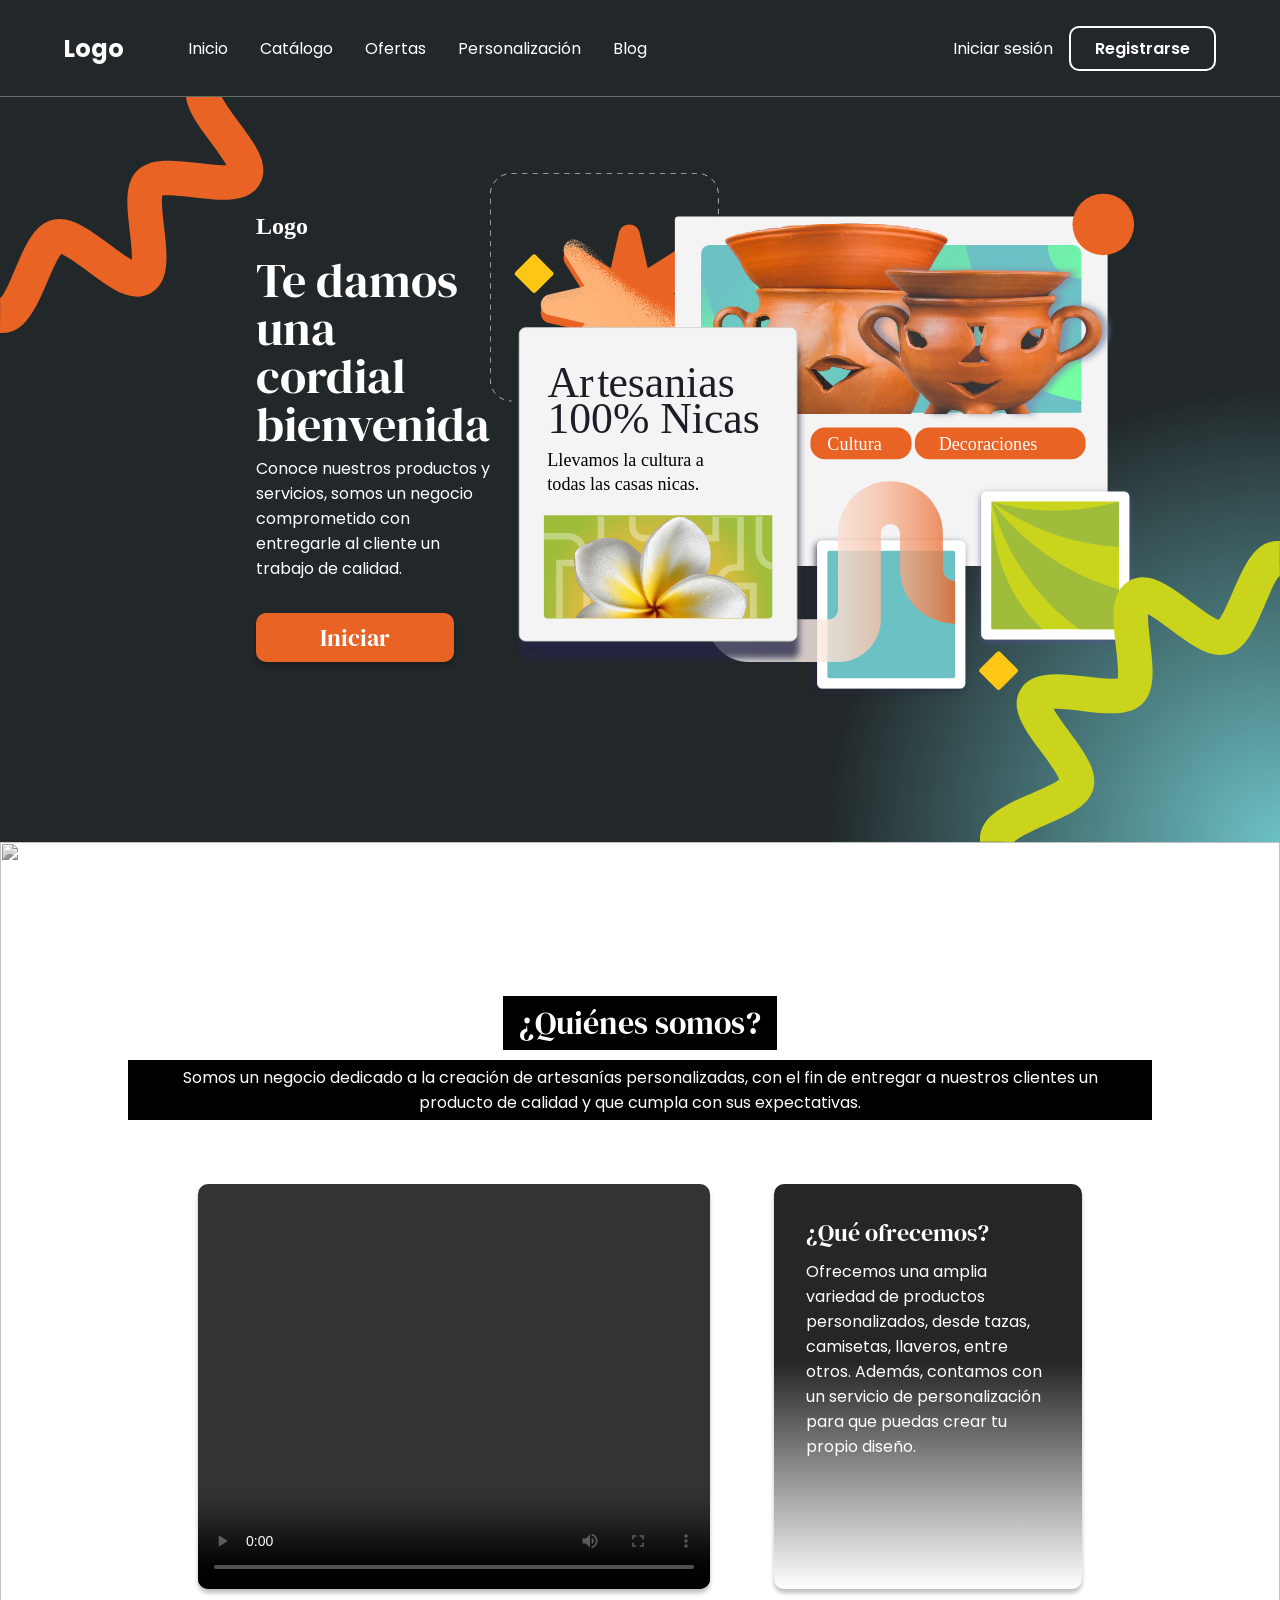
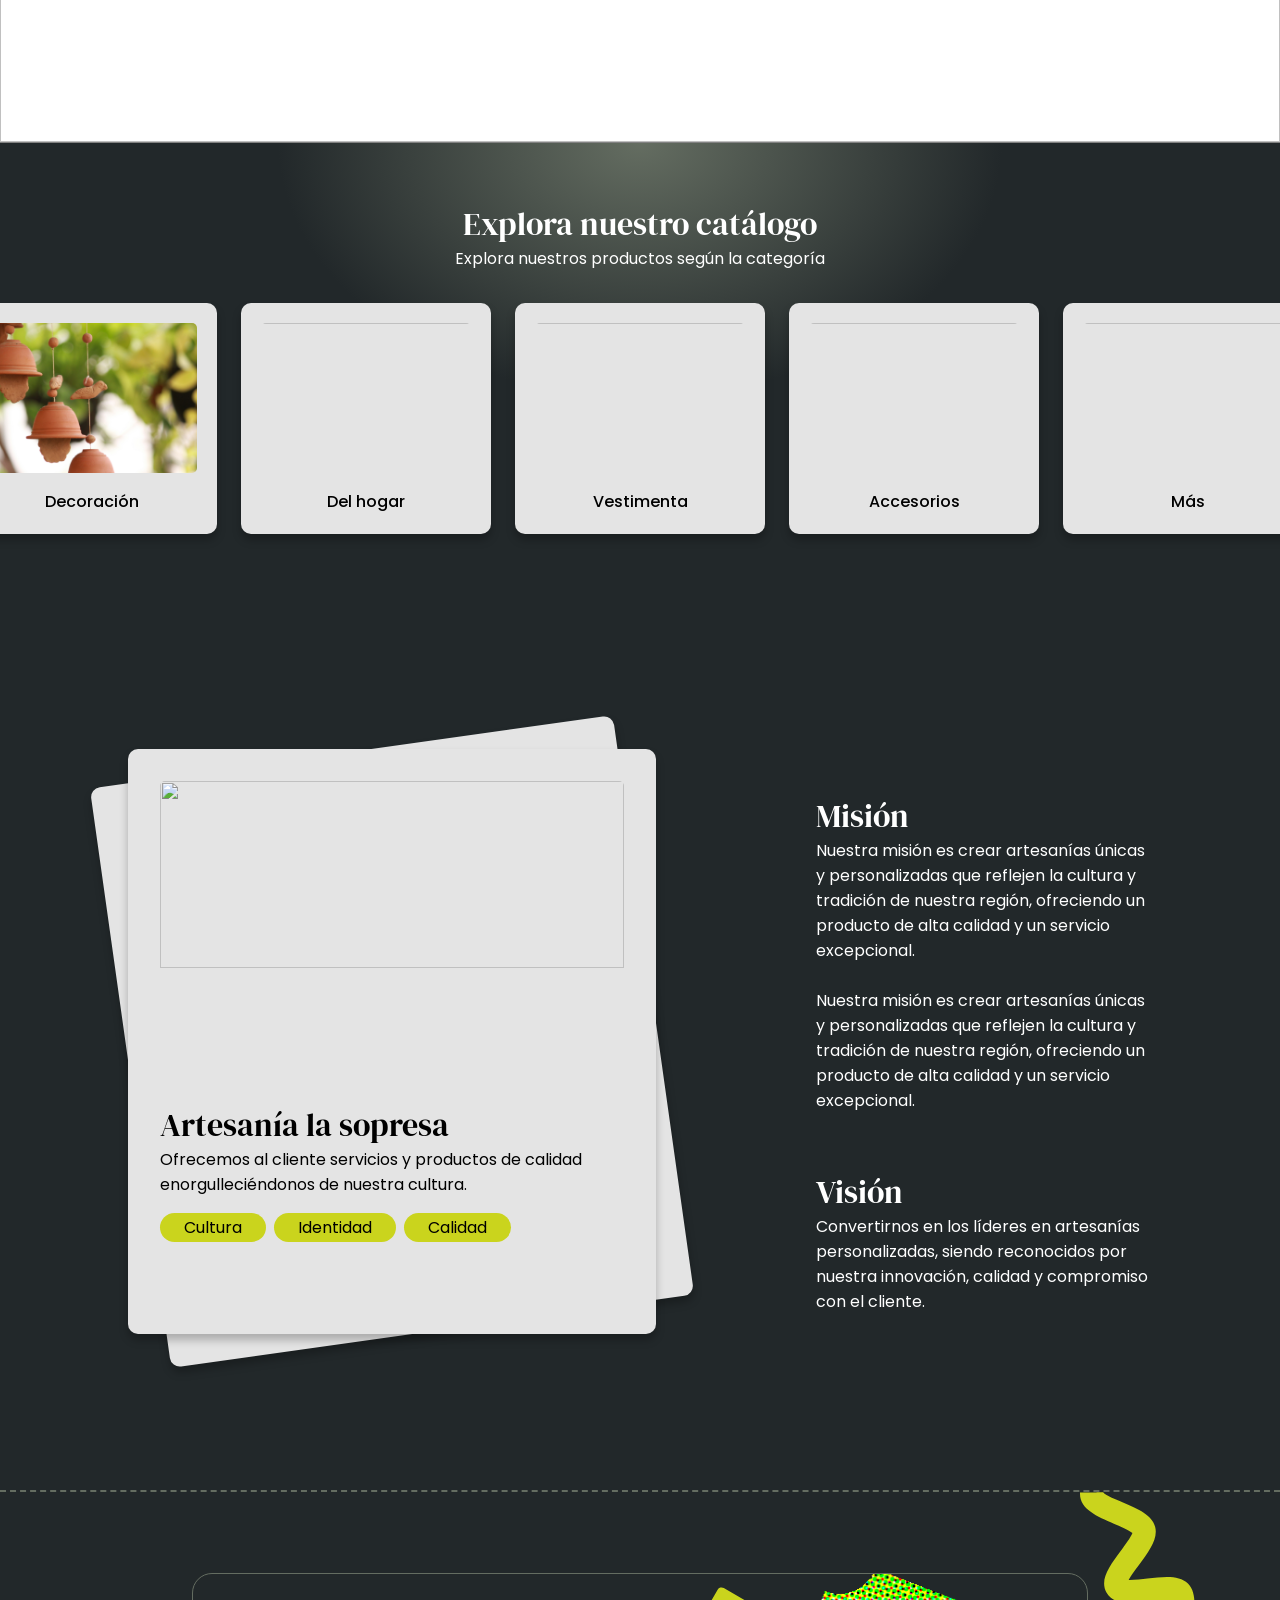
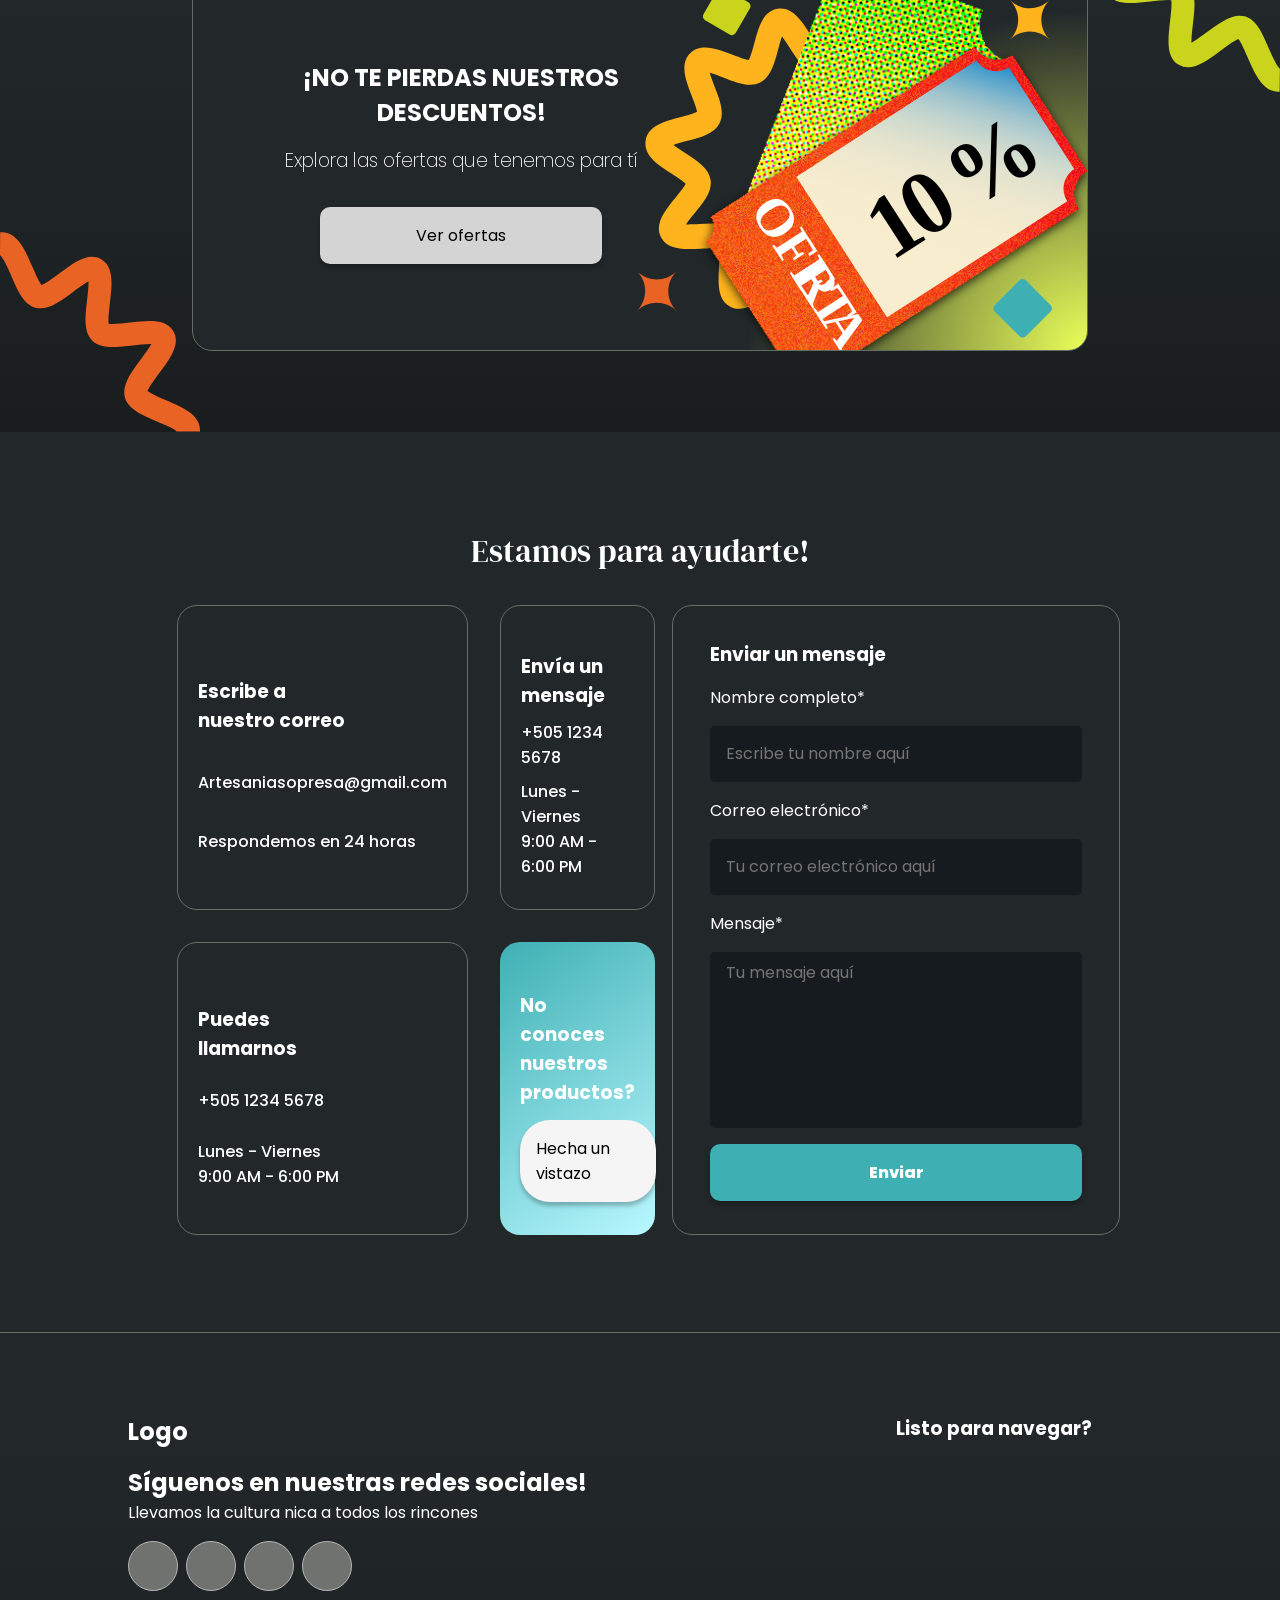
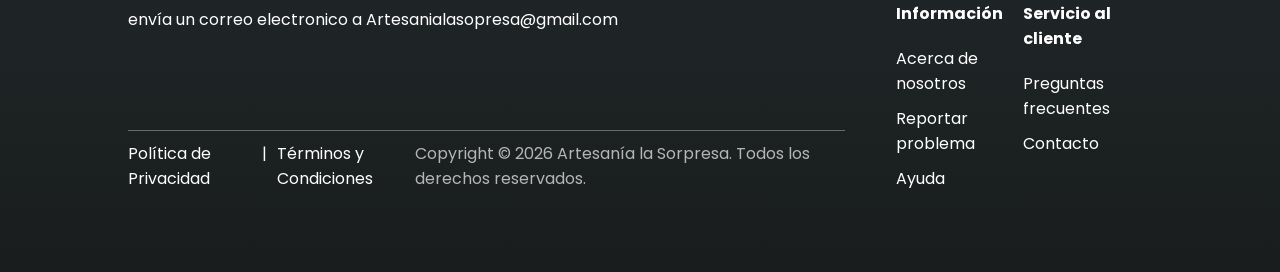
==== index.html @ b78ec634 "last changes navbar-sidebar" ====
<!DOCTYPE html>
<html lang="en">
<head>
    <meta charset="UTF-8">
    <meta name="viewport" content="width=device-width, initial-scale=1.0">
    <title>ArtesaniasLaSorpresa</title>
    <link rel="stylesheet" href="Styles/StyleHomePage.css">
    <script src="https://kit.fontawesome.com/6c270bd83d.js" crossorigin="anonymous"></script>
</head>
<body>
    <!-- Navbar -->
    <header class="navbar">
    <h2>Logo</h2>
      <div class="navActions">
        <section class="contentNav">
          
          <nav>
            <ul class="Menu">
                <li><a href="/index.html">Inicio</a></li>
                <li><a href="/Pages/CatalogoPage.html">Catálogo</a></li>
                <li><a href="/Pages/OfertasPage.html">Ofertas</a></li>
                <li><a href="/Pages/PersonalizaciónPage.html">Personalización</a></li>
                <li><a href="/Pages/BlogPage.html">Blog</a></li>
            </ul>
          </nav>
            
        </section>

        <section class="btns-nav">
                
            <a href="Login.html">
              <button class="btnLogin">
                Iniciar sesión
              </button>
            </a>
            
            <a href="Register.html">
              <button class="btnRegister">
                <P>Registrarse</P>
              </button>
            </a>

        </section>
      </div>
          
        <section class="bar">
          <button class="btn-menu">
            <i class="fa-solid fa-bars fa-xl"></i>
          </button>
        </section>
    </header>

    <div class="NavPhone" id="Nav-phone">
        <div class="card-menu" id="Card-phone">
            <ul class="MenuPhone">
             <a href="/index.html"><li>Inicio</li></a>
             <a href="/Pages/CatalogoPage.html"><li>Catálogo</li></a>
             <a href="/Pages/OfertasPage.html"><li>Ofertas</li></a>
             <a href="/Pages/PersonalizaciónPage.html"><li>Personalización</li></a>
             <a href="/Pages/BlogPage.html"><li>Blog</li></a>
            </ul>
    
            <section class="btns-nav">
                    
                <a href="Login.html">
                  <button class="btnLogin">
                    Iniciar sesión
                  </button>
                </a>
                
                <a href="Register.html">
                  <button class="btnRegister">
                    <P>Registrarse</P>
                  </button>
                </a>
    
            </section>
        </div>
    </div>

    <!-- SECCION DEL INICIO -->
    <main class="section-1">

        
            <img class="form-1" src="Assets/zigzag-N.svg" alt="">
       
            <img class="form-2" src="Assets/zigzag-V.svg" alt="">

        <div class="grid-content">
            <section class="content-section-1">
                <h1>Logo</h1>
                <div class="text-cont">
                    <h1>Te damos una cordial bienvenida</h1>
                    <p>Conoce nuestros productos y servicios, somos un negocio comprometido con entregarle al cliente un trabajo de calidad.</p>
                </div>
                <button class="btn-start">
                    <p>Iniciar</p>
                </button>
            </section>

            <section class="img-section-1">
                <img src="Assets/ArtesaniaHome.svg" alt="Imagen sección 1">
            </section>
        </div>
    </main>

    <!-- SEGUNDA SECCIÓN VIDEO DE PRESENTACIÓN-->
    <main class="section-2">

        <img src="Assets/fondoArtesania2.jpg" alt="">
        
        <div class="quien-somos">
            <div class="title-section2">
                <h1>¿Quiénes somos?</h1>
                <p>Somos un negocio dedicado a la creación de artesanías personalizadas, con el fin de entregar a nuestros clientes un producto de calidad y que cumpla con sus expectativas.</p>
            </div>
                
            <div class="section-video">
                <section class="cont-video">
                    <video controls>
                        <source src="/Assets/Video-ArtesaniaLaSorpresa.mp4" type="video/mp4">
                        Tu navegador no soporta el elemento de video.
                    </video>
                </section>

                <section class="section-info">
                    <h3>¿Qué ofrecemos?</h3>
                    <p>Ofrecemos una amplia variedad de productos personalizados, desde tazas, camisetas, llaveros, entre otros. Además, contamos con un servicio de personalización para que puedas crear tu propio diseño.</p>    
                </section>
            </div>
            
        </div>
    </main>

    <!-- TERCERA SECCIÓN -->
    <main class="section-3">
        <div>
            <section class="header-text">
                <h2>Explora nuestro catálogo</h2>
                <p>Explora nuestros productos según la categoría</p>
            </section>

            <section class="carrousel">
                <div class="card-1">
                    <div class="img-card">
                        <img src="Assets/fondoArtesania.jpg" alt="">
                    </div>

                    <p>Decoración</p>
                </div>

                <div class="card-1">
                    <div class="img-card">
                        <img src="https://i.ibb.co/BVtmMVQL/Contenido-4.jpg" alt="">
                    </div>

                    <p>Del hogar</p>
                </div>

                <div class="card-1">
                    <div class="img-card">
                        <img src="https://i.ibb.co/RkKffDSc/traje-t-pico.jpg" alt="">
                    </div>

                    <p>Vestimenta</p>
                </div>

                <div class="card-1">
                    <div class="img-card">
                        <img src="https://i.ibb.co/BVc47XhF/pyrp-vingeran-GKk7d-qvl2-A-unsplash.jpg" alt="">
                    </div>

                    <p>Accesorios</p>
                </div>

                <div class="card-1">
                    <div class="img-card">
                        <img src="https://i.ibb.co/pryL9tRS/mu-ecas-de-tusa.jpg" alt="">
                    </div>

                    <p>Más</p>
                </div>
            </section>
        </div>
        
    </main>

    <!--CUARTA SECCIÓN-->
    <main class="section-4">
        <div class="cont-business">
            <section class="card-side">

                <div class="back-card">

                </div>

                <div class="front-card">
                    <img src="Assets/fondoArtesania2.jpg" alt="">

                    <div>
                        <h2>Artesanía la sopresa</h2>
                        <p>Ofrecemos al cliente servicios y productos de calidad enorgulleciéndonos de nuestra cultura.</p>
                    </div>

                    <div class="valores">
                        <div class="v-1">
                            Cultura
                        </div>

                        <div class="v-1">
                            Identidad
                        </div>

                        <div class="v-1">
                            Calidad
                        </div>

                    </div>
                </div>

            </section>

            <section class="info-business">
                <div class="mision">
                    <i class="fa-solid fa-bottle-droplet fa-3x" style="color: #e96324; margin-left: -12px;margin-bottom: 10px;"></i>
                    <h2>Misión</h2>
                    <p>Nuestra misión es crear artesanías únicas y personalizadas que reflejen la cultura y tradición de nuestra región, ofreciendo un producto de alta calidad y un servicio excepcional.</p>
                    <br>
                    <p>Nuestra misión es crear artesanías únicas y personalizadas que reflejen la cultura y tradición de nuestra región, ofreciendo un producto de alta calidad y un servicio excepcional.</p>
                </div>

                <div class="vision">
                    <i class="fa-solid fa-hands-holding-circle fa-3x" style="color: #e96324; margin-left: -2px;margin-bottom: 10px;"></i>
                    <h2>Visión</h2>
                    <p>Convertirnos en los líderes en artesanías personalizadas, siendo reconocidos por nuestra innovación, calidad y compromiso con el cliente.</p>
                </div>

                </div>
            </section>
        </div>
    </main>
    <!--Quinta sección-->
    <main class="section-5">
        
        <img src="Assets/zigzag-N.svg" alt="" class="fig-1">
        <img src="Assets/zigzag-V.svg" alt="" class="fig-2">

        <div class="cont-ofertas">
            <div class="items-w">
                <section class="text-oferta">
                    <h1>¡NO TE PIERDAS NUESTROS DESCUENTOS!</h1>
                    <p>Explora las ofertas que tenemos para tí</p>
                    <button>Ver ofertas</button>
                </section>
            </div>
                
                <img src="Assets/recursoOfertas.svg" alt="">
        </div>
    </main>

    <!--SEXTA SECCIÓN = CONTACTO-->
    <main class="section-6">
        <h2>Estamos para ayudarte!</h2>
        <div class="info">
            <section class="contacto">
                
                <div class="box">
                    <div class="cont-box">
                        <div class="icons-box">
                            <i class="fa-solid fa-envelope fa-3x" style="color: #ffffff;"></i>
                            <h3>Escribe a <br> nuestro correo</h3>
                        </div>
                        <p>Artesaniasopresa@gmail.com</p>
                        <p>Respondemos en 24 horas</p>
                    </div>
                </div>

                <div class="box">
                    <div class="cont-box">
                        <div class="icons-box">
                            <i class="fa-solid fa-comment-dots fa-3x" style="color: #ffffff;"></i>
                            <h3>Envía un <br> mensaje</h3>
                        </div>
                        <p>+505 1234 5678</p>
                        <p>Lunes - Viernes <br> 9:00 AM - 6:00 PM</p>
                    </div>
                </div>

                <div class="box">
                    <div class="cont-box">
                        <div class="icons-box">
                            <i class="fa-solid fa-phone fa-3x" style="color: #ffffff;"></i>
                            <h3>Puedes <br> llamarnos</h3>
                        </div>
                        <p>+505 1234 5678</p>
                        <p>Lunes - Viernes <br> 9:00 AM - 6:00 PM</p>
                    </div>
                </div>

                <div class="box-last">
                    <div class="cont-box">
                        <div class="icons-box">
                            <i class="fa-solid fa-tag fa-3x" style="color: #ffffff;"></i>
                            <h3>No conoces <br>nuestros <br>productos?</h3>
                        </div>
                        <button>Hecha un vistazo <i class="fa-solid fa-angle-right" style="color: rgb(30, 48, 80);"></i></button>
                    </div>
                </div>
            </section>

            <section class="form">
                <div class="cont-form">
                    <h3>Enviar un mensaje</h3>
                    <div>
                        <p>Nombre completo*</p>
                        <input type="text" placeholder="Escribe tu nombre aquí">
                    </div>

                    <div>
                        <p>Correo electrónico*</p>
                        <input type="email" placeholder="Tu correo electrónico aquí">
                    </div>

                    <div>
                        <p>Mensaje*</p>
                        <textarea name="" id="" cols="30" rows="10" placeholder="Tu mensaje aquí"></textarea>
                    </div>

                    <button><p>Enviar</p></button>
                </div>
            </section>
        </div>
    </main>

    <!--=====FOOTER=====-->
    <footer class="footer">
        <div class="cont-footer">
            <section class="info-footer">

            <div class="text-socials">
                <h1>Logo</h1>
                    
                <div>
                    <h2>Síguenos en nuestras redes sociales!</h2>
                    <p>Llevamos la cultura nica a todos los rincones</p>
                </div>
                
                <div class="icons">
                        <div class="icon-rounded">
                            <i class="fa-brands fa-facebook fa-1x" style="color: #ffffff;"></i>
                        </div>
                        
                        <div class="icon-rounded">
                            <i class="fa-brands fa-instagram fa-1x" style="color: #ffffff;"></i>
                        </div>

                        <div class="icon-rounded">
                            <i class="fa-brands fa-whatsapp fa-1x" style="color: #ffffff;"></i>
                        </div>
                        
                        <div class="icon-rounded">
                            <i class="fa-brands fa-tiktok fa-1x" style="color: #ffffff;"></i>
                        </div>
                </div>
                <p>envía un correo electronico a Artesanialasopresa@gmail.com</p>
            </div>
                
                    <div class="copy">
                        <div class="legals">
                            <a href=""><p>Política de Privacidad</p></a>|
                            <a href=""><p>Términos y Condiciones</p></a>
                        </div>
                        <p>Copyright © 2026 Artesanía la Sorpresa. Todos los derechos reservados.</p>
                    </div>
            </section>

            <section class="nav-footer">
                <div class="head-footer">
                    <h3>Listo para navegar?</h3>
                </div>

                <div class="down-info">
                    <div class="informacion">
                        <p>Información</p>
                        <ul>
                            <li><a href="#home">Acerca de nosotros</a></li>
                            <li><a href="#products">Reportar problema</a></li>
                            <li><a href="#about">Ayuda</a></li>
                        </ul>
                    </div>

                    <div class="servicio">
                        <p>Servicio al cliente</p>
                        <ul>
                            <li><a href="#home">Preguntas frecuentes</a></li>
                            <li><a href="#products">Contacto</a></li>
                        </ul>
                    </div>
                </div>
            </section>
        </div>
    </footer>
    <!--=====FIN DEL FOOTER=====-->
    <script src="/Js/Ventanas.js"></script>

</body>
</html>
---- Styles/StyleHomePage.css ----
@import url('https://fonts.googleapis.com/css2?family=DM+Serif+Display:ital@0;1&family=Poppins:ital,wght@0,100;0,200;0,300;0,400;0,500;0,600;0,700;0,800;0,900;1,100;1,200;1,300;1,400;1,500;1,600;1,700;1,800;1,900&display=swap');

*{
    margin: 0;
    padding: 0;
    box-sizing: border-box;
}
/*NAVBAR*/
.navbar {
    width: 100%;
    height: 4rem;
    background-color: #22282A;
    display: flex;
    justify-content: space-between;
    align-items: center;
    gap: 4rem;
    padding: 3rem 4rem;
    border-bottom: 1px solid #646D61;
    position: fixed;
    top: 0;
    z-index: 150; /* subido de 100 a 150 para que quede sobre el menú móvil */
}

.bar{
    display: none;
}

.navbar h2{
    font-family: "Poppins", sans-serif;
    color: white;
}

.navActions{
    width: 100%;
    display: flex;
    justify-content: space-between;
}

.contentNav{
    display: flex;
    align-items: center;
    gap: 4rem;
    color: white;
    font-family: "Poppins", sans-serif;
}

.NavPhone {
    position: fixed;
    z-index: 120; /* se mantiene en 120 */
    background-color: rgba(0, 0, 0, 0.6);
    width: 100%;
    height: 100%;
    top: 0;
    left: 0;
    visibility: hidden;
    opacity: 0;
    transition: all 0.3s ease-in-out;
}

.NavPhone.active{
    visibility: visible;
    opacity: 1;
}

.card-menu {
    background-color: rgb(31, 34, 35);
    position: fixed;
    transform: translateX(30rem);
    top: 6rem; /* Cambiado de 0 a 6rem (la misma altura donde inicia tu sección de búsqueda o main) */
    right: 0;
    padding: 20px;
    width: 400px;
    height: calc(100vh - 6rem); /* Ajusta el alto dinámicamente para que ocupe el resto de la pantalla sin solaparse arriba */
    justify-content: space-between;
    display: flex;
    flex-direction: column;
    border-top-left-radius: 15px;
    border-bottom-left-radius: 15px;
    box-shadow: -5px 5px 15px rgba(0,0,0,0.5); /* Sombra suavizada hacia la izquierda */
    transition: all 0.3s ease-in-out;
    padding-bottom: 25px;
}
.card-menu.active{
    transform: translateX(0rem);
}

.MenuPhone{
    list-style: none;
    width: 100%;
    height: 200px;
    display: flex;
    flex-direction: column;
}

.MenuPhone li{
    padding: 15px 10px;
    border-top: 1px solid #5f5e5e;
    cursor: pointer;
}

.MenuPhone li:hover{
    background-color: #191D1E;
}

.MenuPhone a{
    font-family: "Poppins";
    text-decoration: none;
    color: white;
}

.Menu {
    display: flex;
    gap: 2rem;
    list-style: none;
}   

.Menu a{
    text-decoration: none;
    color: white;
}   

.Menu li:hover{
    transform: translateY(-4px);
    transition: all 0.2s ease-in-out;
}   

.btn-menu{
    all: unset;
    padding: 15px;
    background-color: #1e2122;
    border: 1px solid #323333 ;
    border-radius: 5px;
    cursor: pointer;
}

.btn-menu{
    color: white;
}

.btns-nav{
    display: flex;
    gap: 1rem;
    align-items: center;
}

.btns-nav a{
    text-decoration: none;
}


.btnRegister{
    background-color: #22282A;
    color: white;
    border: 2px solid white;
    padding: 0.5rem 1.5rem;
    border-radius: 10px;
    font-family: "Poppins", sans-serif;
    font-weight: 600;
    cursor: pointer;
    font-size: 1rem;
}

.btnLogin{
    all: unset;
    color: white;
    font-size: 1rem;
    font-family: "Poppins", sans-serif;
    cursor: pointer;
}
/*FIN DEL FOOTER*/

/*Primera sección de la página ======== INICIO*/

.section-1{
    width: 100%;
    margin-top: 2rem;
    height: 90vh;
    background: #6CC1C5;
    background: radial-gradient(circle at bottom right,rgba(108, 193, 197, 1) 0%, rgba(34, 40, 42, 1) 30%);
    display: flex;
    justify-content: center;
    align-items: center;
    position: relative;
}

.form-1{
    width: 300px;
    position: absolute;
    top: 0;
    left: 0;
}

.form-2{
    width: 300px;
    position: absolute;
    bottom: 0;
    right: 0;
}

.grid-content{
    width: 60%;
    display: grid;
    grid-template-columns: 1fr 1fr;
    align-items: center;
    justify-items: center;
    color: white;
}

.text-cont {
    font-family: "Poppins", serif;
}

.text-cont h1{
    font-family: "DM Serif Display", serif;
    font-size: 3rem;
    margin-bottom: 0.5rem;
    line-height: 3rem;
    font-weight: 400;
}

.content-section-1{
    display: flex;
    flex-direction: column;
    align-items: start;
    gap: 1rem;
}

.img-section-1 {
    width: 650px;
    display: flex;
    justify-content: start;
}

.btn-start{
    all: unset;
    background-color: #E96324;
    color: white;
    padding: 0.5rem 4rem;
    border-radius: 10px;
    font-family: "DM Serif Display", serif;
    font-weight: 400;   
    cursor: pointer;
    font-size: 1.5rem;
    box-shadow: 0px 4px 4px rgba(0, 0, 0, 0.25);
    margin-top: 1rem;
}

.btn-start:hover{
    background-color: #9e2611;
    box-shadow: 0px 8px 8px rgba(0, 0, 0, 0.25);
    transform: translateY(-4px);
    transition: all 0.1s ease-in-out;
}

.btn-start:active{
    background-color: #3f1008;
    box-shadow: 0px 8px 8px rgba(0, 0, 0, 0.25);
    transform: translateY(4px);
    transition: all 0.1s ease-in-out;
}

.section-2{
    height: 100vh;
    display: flex;
    justify-content: center;
    align-items: center;
    text-align: center;
    background-position: center;
}

.section-2 img{
    position: absolute;
    width: 100%;
    height: 100%;
    object-fit: cover;
    z-index: -1;
    filter: saturate(0);
}

.quien-somos{
    width: 80%;
    display: flex;
    flex-direction: column;
    align-items: center;
    gap: 2rem;
}

.title-section2{
    color: white;
}

.title-section2 h1{
    font-family: "Dm Serif Display", serif;
    font-weight: 400;
    background-color: #000000;
    display: inline-block;
    padding: 5px 1rem;
}

.title-section2 p{
    font-family: "Poppins", serif;
    margin-top: 10px;
    background-color: #000000;
    display: inline-block;
    padding: 5px 1rem;
}

.section-video{
    display: flex;
    justify-content: center;
    align-items: center;
    margin-top: 2rem;
    height: 45vh;
    gap: 4rem;
}

.cont-video{
    width: 50%;
    height: 100%;
    border-radius: 10px;
    box-shadow: 0px 4px 4px rgba(0, 0, 0, 0.25);
    display: grid;
}

.cont-video video{
    width: 100%;
    height: 100%;
    border-radius: 10px;
}

.section-info{
    width: 30%;
    height: 100%;
    background: #262626;
    background: linear-gradient(180deg,rgba(38, 38, 38, 1) 44%, rgba(181, 181, 181, 0) 100%);
    border-radius: 10px;
    box-shadow: 0px 4px 4px rgba(0, 0, 0, 0.25);
    display: flex;
    flex-direction: column;
    justify-content: start;
    text-align: left;
    gap: 10px;
    color: white;
    padding: 2rem;
}

.section-info h3{
    font-family: "DM Serif Display", serif;
    font-weight: 400;
    font-size: 1.5rem;
}

.section-info p{
    font-family: "Poppins", serif;
}

/*=====SECCIÓN 3*/

.section-3{
    height: 50vh;
    background: #646D61;
    background: radial-gradient(ellipse at top center,rgba(100, 109, 97, 1) 0%, rgba(34, 40, 42, 1) 40%);
    display: flex;
    justify-content: center;
    align-items: center;
    border-top: 1px solid #818181;
}

.header-text{
    text-align: center;
      color: white;
      margin-bottom: 2rem;
      font-family: "Poppins";
}

.header-text h2{
    font-family: "DM Serif Display", serif;
    font-size: 2rem;
    font-weight: 400;
}

.carrousel{
    width: 80%;
    display: flex;
    justify-content: start;
    align-items: center;
    gap: 1.5rem;
}

.card-1{
    width: 250px;
    height: 100%;
    background-color: #e4e4e4;
    border-radius: 10px;
    box-shadow: 0px 6px 8px rgba(0, 0, 0, 0.25);
    display: flex;
    flex-direction: column;
    justify-content: center;
    align-items: center;
    padding: 20px;
    gap: 1rem;
    font-family: "Poppins";
    font-weight: 500;
}

.img-card{
    width: 100%;
    height: 150px;
    overflow: hidden;
    display: flex;
    justify-content: center;
    border-radius: 5px;
}

.img-card img{
    width: 300px;
    height: 200px;
    object-fit: cover;
    border-radius: 5px;
}

/*=====SECCIÓN 4===========*/
.section-4{
    height: 100vh;
    background-color: #22282A;
    display: flex;
    justify-content: center;
    align-items: center;
    border-bottom: 2px dashed #646D61;
}

.cont-business{
    width: 80%;
    height: 100%;
    display: flex;
    justify-content: center;
    align-items: center;
    gap: 10rem;
}

.info-business{
    width: 40%;
    height: 100%;
    display: flex;
    flex-direction: column;
    justify-content: center;
    align-items: start;
    gap: 2rem;
    color: white;
    font-family: "poppins";
}

.info-business h2{
    font-family: "DM Serif Display", serif;
    font-weight: 400;
    font-size: 2rem;
}

.back-card{
    width: 33rem;
    transform: rotate(-8deg);
    height: 65vh;
    background-color: #e4e4e4;
    border-radius: 10px;
    box-shadow: 0px 6px 8px rgba(0, 0, 0, 0.25);
    display: flex;
    justify-content: center;
    align-items: center;
    position: absolute;
}

.front-card{
    position: relative;
    width: 33rem;
    height: 65vh;
    background-color: #e4e4e4;
    border-radius: 10px;
    box-shadow: 0px 6px 8px rgba(0, 0, 0, 0.25);
    padding: 2rem;
    font-family: "poppins";
}

.front-card h2{
    font-family: "Dm Serif Display";
    font-weight: 500;
    font-size: 2rem;
    margin-top: 10px;
}

.front-card img{
    height: 60%;
    width: 100%;
    object-fit: cover;
    border-radius: 5px;
}

.valores{
    width: 100%;
    height: auto;
    display: flex;
    justify-content: start;
    align-items: center;
    gap: 0.5rem;
    margin-top: 1rem;
}

.v-1{
    color: #000000;
    background-color: #CAD41D;
    padding: 2px 1.5rem;
    border-radius: 30px;
    cursor: pointer;
}

.v-1:hover{
    transform: translateY(-4px);
    transition: all 0.1s ease-in-out;
}

/*======CONT OFERTAS======*/

.section-5{
    height: 60vh;
    background: #22282A;
    background: linear-gradient(180deg,#22282A 20%, #191D1E 100%);
    display: flex;
    justify-content: center;
    align-items: center;
    overflow: hidden;
    position: relative;
}

.fig-1{
    position: absolute;
    width: 200px;
    height: 200px;
    bottom: 0;
    left: 0;
    transform: rotate(-90deg);
}

.fig-2{
    position: absolute;
    width: 200px;
    height: 200px;
    top: 0;
    right: 0;
    transform: rotate(-90deg);
}

.cont-ofertas{
    width: 70%;
    height: 70%;
    border: 1px solid #646D61;
    position: relative;
    display: grid;
    grid-template-columns: 60% 40%;
    overflow: hidden;
    border-radius: 20px;
    background: #EAFF59;
    background: radial-gradient(circle at bottom right,rgba(234, 255, 89, 1) 0%, rgba(34, 40, 42, 1) 35%);
}
.items-w{
    width: 100%;
    height: 100%;
    display: flex;
    justify-content: center;
    align-items: center;
}

.text-oferta{
    width: 40rem;
    display: flex;
    flex-direction: column;
    justify-content: space-around;
    align-items: center;
    gap: 1rem;
    color: white;
    text-align: center;
    font-family: "Poppins", serif;
    padding: 2rem;
}

.text-oferta p{
    font-size: 1.2rem;
    font-weight: 200;
    margin-bottom: 1rem;
}

.text-oferta button{
    all: unset;
    background-color: #d4d4d4;
    color: rgb(0, 0, 0);
    padding: 1rem 6rem;
    border-radius: 10px;
    font-weight: 400;   
    cursor: pointer;
    box-shadow: 0px 4px 4px rgba(0, 0, 0, 0.25);
}

.cont-ofertas img{
    position: absolute;
    right: -50px;
    top: -40px;
    width: 500px;
}

/*CONT CONTACTO*/

.section-6{
    height: 100vh;
    background-color: #22282A;
    display: flex;
    flex-direction: column;
    justify-content: center;
    align-items: center;
    color: white;
    gap: 2rem;
}

.section-6 h2{
    font-family: "dm serif display", serif;
    font-weight: 400;
    font-size: 2rem;
}

.info{
    width: 70%;
    height: 70%;
    display: flex;
    justify-content: space-between;
    align-items: center;
    gap: 2rem;
}

.contacto{
    width: 50%;
    height: 100%;
    display: grid;
    grid-template-columns: 1fr 1fr ;
    justify-content: center;
    align-items: center;
    gap: 2rem;
}

.box{
    width: 100%;
    height: 100%;
    border-radius: 20px;
    display: flex;
    padding: 10px;
    flex-direction: column;
    justify-content: space-evenly;
    align-items: center;
    font-family: "Poppins", serif;
    font-weight: 500;
    border: 1px solid #646D61;
}

.box-last{
    width: 100%;
    height: 100%;
    border-radius: 20px;
    display: flex;  
    background: #3EB0B4;
    background: linear-gradient(141deg,rgba(62, 176, 180, 1) 0%, rgba(185, 248, 255, 1) 100%);
    padding: 10px;
    flex-direction: column;
    justify-content: space-between;
    align-items: center;
    font-family: "Poppins", serif;
    font-weight: 500;
}

.cont-box{
    width: 100%;
    height: 100%;
    border-radius: 20px;
    display: flex;
    padding: 10px;
    flex-direction: column;
    justify-content: space-evenly;
    align-items: start;
    font-family: "Poppins", serif;
    font-weight: 500;
}

.cont-box button{
    all: unset;
    background-color: #f5f5f5;
    color: rgb(0, 0, 0);
    padding: 1rem;
    border-radius: 30px;
    width: 90%;
    display: flex;
    justify-content: center;
    align-items: center;
    font-weight: 400;   
    cursor: pointer;
    box-shadow: 0px 4px 4px rgba(0, 0, 0, 0.25);
}

.icons-box{
    gap: 1rem;
    display: flex;
    flex-direction: column;
}


/*cont-form/ CONTACTO*/

.form{
    border: 1px solid #646D61;
    width: 50%;
    border-radius: 20px;
    padding: 1rem;
    height: 100%;
    display: flex;
    justify-content: center;
    align-items: center;
}

.cont-form{
    justify-content: center;
    width: 90%;
    height: 100%;
    display: flex;
    flex-direction: column;
    gap: 1rem;
    font-family: "Poppins", serif;
}

.cont-form input{
    all: unset; 
    height: 2.5rem;
    padding: 0.5rem 1rem;
    border-radius: 5px;
    font-family: "Poppins", serif;
    font-size: 1rem;
    background-color: #161B1F;
}

.cont-form input:focus{
    outline: 2px solid #646D61;
}

.cont-form div{
    display: flex;
    gap: 1rem;
    flex-direction: column;
}

.cont-form textarea{
    all: unset;
    background-color: #161B1F;;
    height: 10rem;
    padding: 0.5rem 1rem;
    border-radius: 5px;
}

.cont-form button{
    all: unset;
    background-color: #3EB0B4;
    font-family: "Poppins", serif;
    font-weight: 800;
    color: white;
    display: flex;
    justify-content: center;
    align-items: center;
    padding: 1rem 2rem;
    border-radius: 10px;
    cursor: pointer;
    box-shadow: 0px 4px 4px rgba(0, 0, 0, 0.25);
}


/*=======FOOTER======*/
.footer{
    width: 100%;
    height: 60vh;
    background: #22282A;
    background: linear-gradient(180deg,#22282A 20%, #191D1E 100%);
    display: flex;
    justify-content: center;
    align-items: center;
    border-top: 1px solid #646D61;
}

.cont-footer{
    width: 80%;
    height: 100%;
    display: flex;
    justify-content: space-between;
    align-items: center;
}

.info-footer{
    color: white;
    font-family: "Poppins", serif;
    width: 70%;
    height: 70%;
    display: flex;
    flex-direction: column;
    justify-content: space-between
}

.icons{
    display: flex;
    gap: 0.5rem;
}

.icon-rounded{
    border: 1px solid #b6b6b6;
    width: 50px;
    height: 50px;
    background: #6f726e;
    background-color: linear-gradient(180deg,rgba(111, 114, 110, 1) 20%, rgba(182, 182, 182, 1) 20%);
    border-radius: 50%;
    display: flex;
    justify-content: center;
    align-items: center;
    color: white;
    font-family: "Poppins", serif;
    font-size: 1.5rem;
    cursor: pointer;
}

.icon-rounded:hover{
    background-color: #b6b6b6;
    color: #191D1E;
    border: 1px solid #191D1E;
    transform: translateY(-4px);
    transition: all 0.1s ease-in-out;
}

.text-socials{
    display: flex;
    flex-direction: column;
    gap: 1rem;
}

.copy{
    color: #b6b6b6;
    border-top: 1px solid #646D61;
    padding-top: 10px;
    font-family: "Poppins", serif;
    display: flex;
    justify-content: space-between;
}

.legals{
    display: flex;
    gap: 10px;
    color: white;
}

.legals a{
    color: white;
    text-decoration: none;
}

.nav-footer{
    display: flex;
    flex-direction: column;
    gap: 10px;
    color: white;
    width: 25%;
    height: 70%;
    justify-content: space-between;
    font-family: "Poppins", serif;
}

.down-info{
    display: flex;
    gap: 10px;
    width: 100%;
    justify-content: space-between;
}

.down-info ul{
    margin-top: 20px;
    list-style: none;
    display: flex;
    flex-direction: column;
    gap: 10px;
}

.down-info p{
    font-weight: 700;
    font-family: "Poppins", serif;
}

.down-info ul a{
    color: white;
    text-decoration: none;
}

@media(max-width: 992px){
  .navbar{
    padding: 3rem 3rem;
  }

  .navActions{
    display: none;
  }

  .bar{
    display: block;
  }

  .section-products{
    padding: 3rem 1rem;
  }


  .cont-cards{
    gap: 1.5rem;
  }
  /*Footer phone*/
  .footer {
    height: auto !important;
    padding: 40px 0;
  }

  .cont-footer {
    flex-direction: column; 
    gap: 50px; 
    width: 90%;
    height: auto !important;
  }

  .info-footer{
    width: 100%;
    height: auto !important;
    gap: 30px;
  }

  .text-socials{
    text-align: center;
    align-items: center;
  }

  .text-socials div h2 {
    font-size: 1.4rem;
  }
  
  icons{
    justify-content: center;
    margin-top: 10px;
  }

  .copy{
    flex-direction: column;
    align-items: center;
    text-align: center;
    gap: 15px;
    padding-top: 20px;
  }

  .legals {
    justify-content: center;
  }

  .nav-footer{
    width: 100%;
    height: auto !important;
    gap: 25px;
  }

  .head-footer h3{
    text-align: center;
  }
    
  .down-info{
    flex-direction: row;
    justify-content: space-around;
    text-align: center;
  }
}
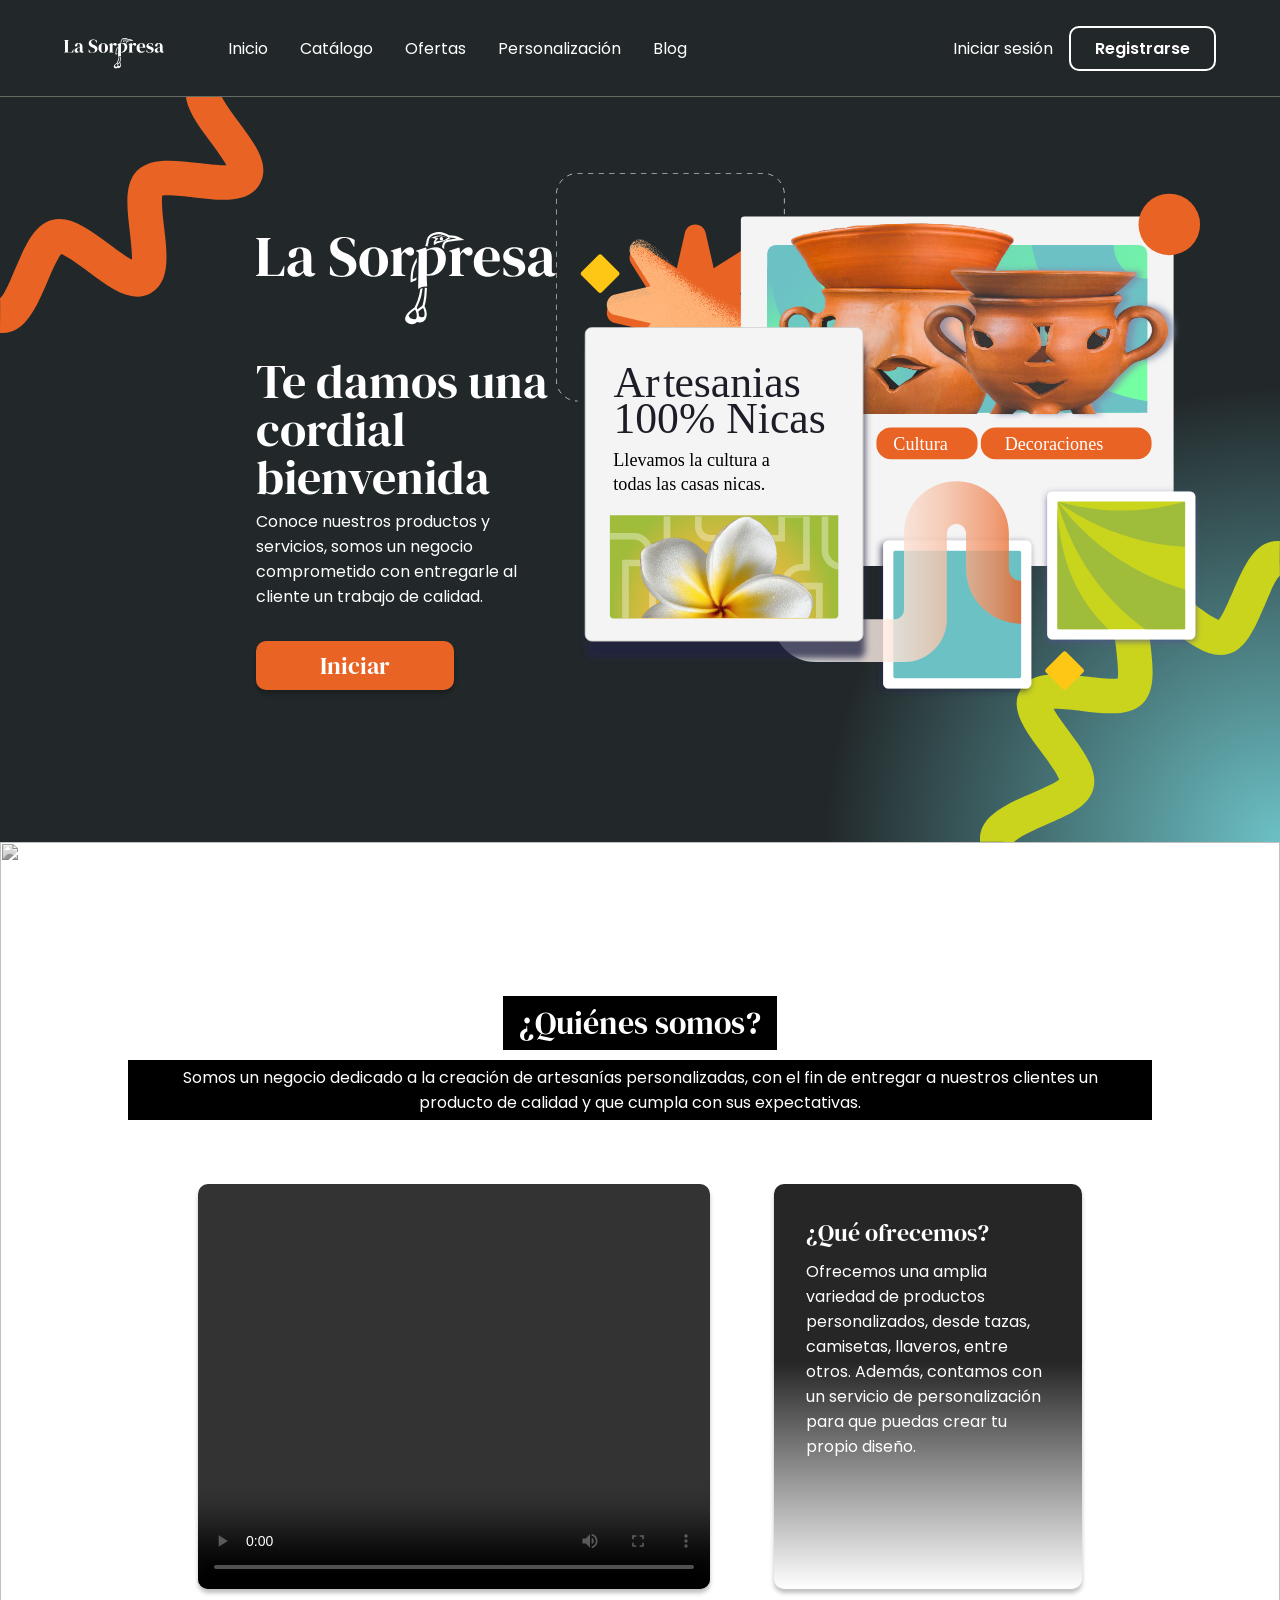
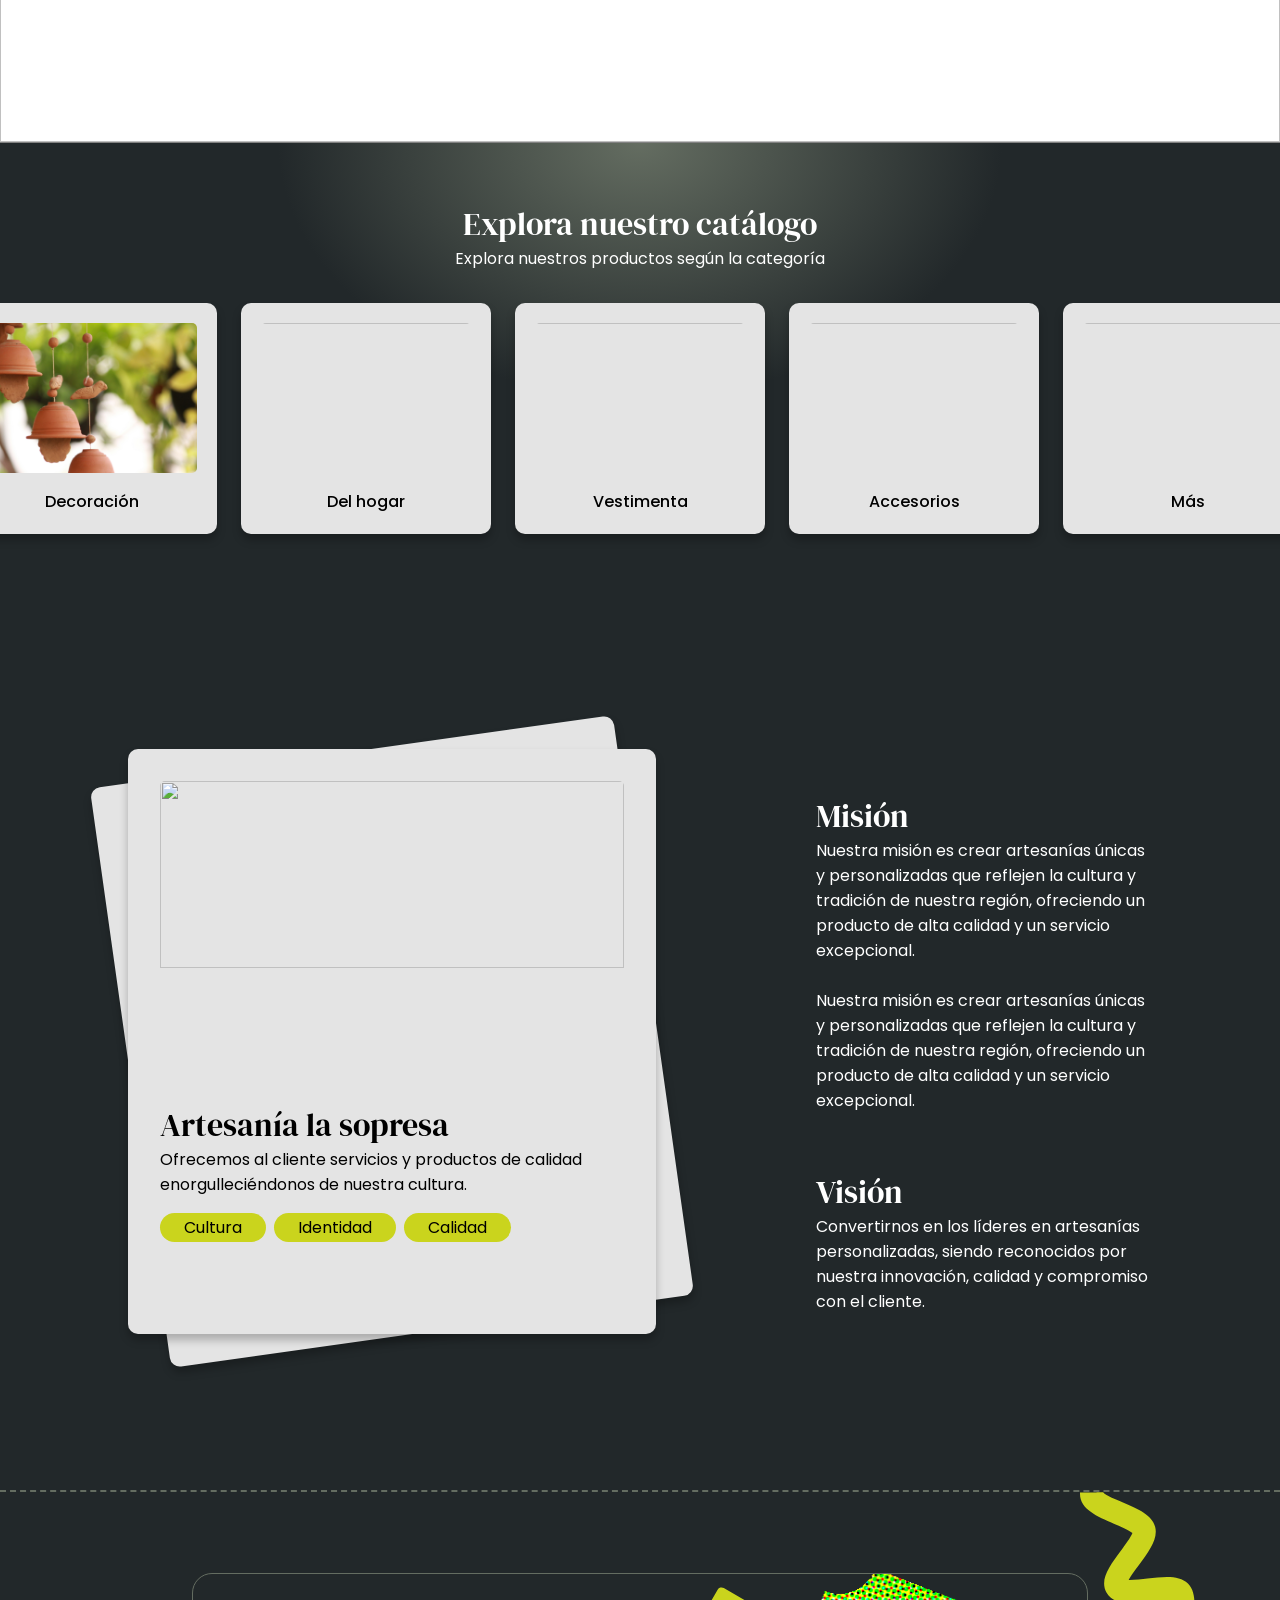
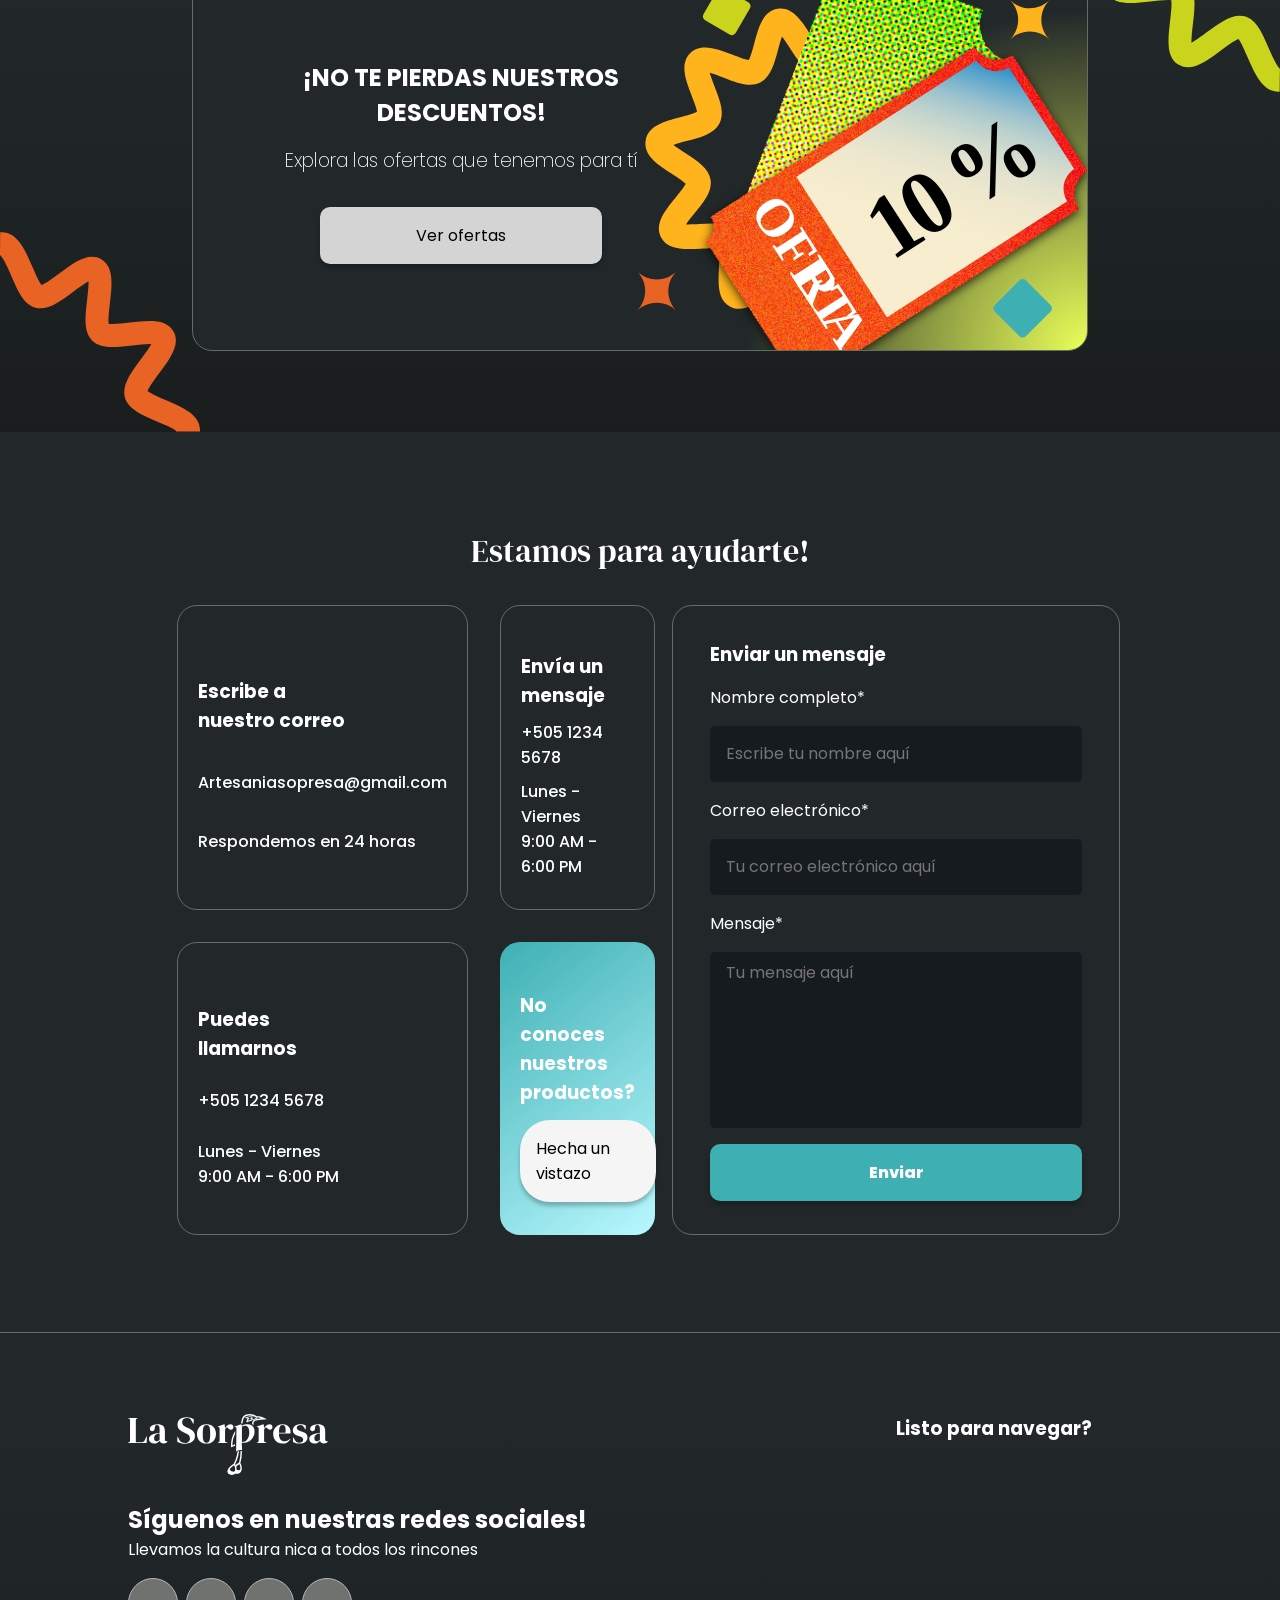
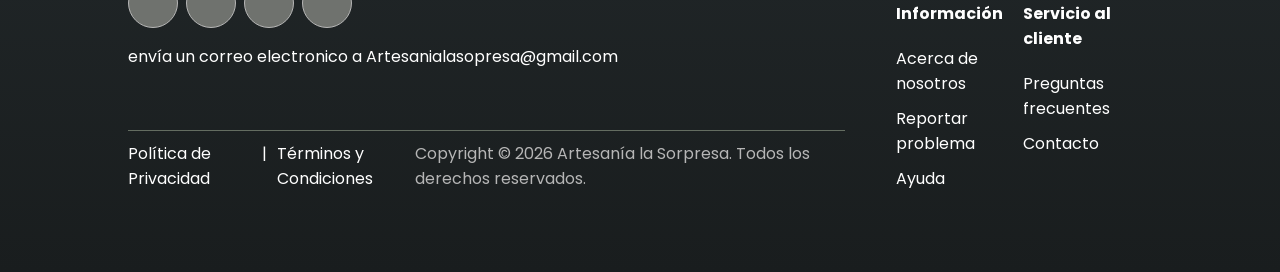
==== commit 7ea7c041: "Logo set / Catálogo last changes" ====
--- a/index.html
+++ b/index.html
@@ -10,7 +10,7 @@
 <body>
     <!-- Navbar -->
     <header class="navbar">
-    <h2>Logo</h2>
+    <img src="/Assets/la sorpresa logo_blanco.svg" width="100px" alt="">
       <div class="navActions">
         <section class="contentNav">
           
@@ -88,7 +88,7 @@
 
         <div class="grid-content">
             <section class="content-section-1">
-                <h1>Logo</h1>
+                <img src="/Assets/la sorpresa logo_blanco.svg" alt="">
                 <div class="text-cont">
                     <h1>Te damos una cordial bienvenida</h1>
                     <p>Conoce nuestros productos y servicios, somos un negocio comprometido con entregarle al cliente un trabajo de calidad.</p>
@@ -338,7 +338,7 @@
             <section class="info-footer">
 
             <div class="text-socials">
-                <h1>Logo</h1>
+                <img src="/Assets/la sorpresa logo_blanco.svg" width="200px" alt="">
                     
                 <div>
                     <h2>Síguenos en nuestras redes sociales!</h2>
--- a/Styles/StyleHomePage.css
+++ b/Styles/StyleHomePage.css
@@ -19,6 +19,10 @@
     position: fixed;
     top: 0;
     z-index: 150; /* subido de 100 a 150 para que quede sobre el menú móvil */
+}
+
+.navbar img{
+    margin-top: 1rem;
 }
 
 .bar{
@@ -174,7 +178,8 @@
 .section-1{
     width: 100%;
     margin-top: 2rem;
-    height: 90vh;
+    min-height: 90vh;
+    height: auto;
     background: #6CC1C5;
     background: radial-gradient(circle at bottom right,rgba(108, 193, 197, 1) 0%, rgba(34, 40, 42, 1) 30%);
     display: flex;
@@ -204,6 +209,7 @@
     align-items: center;
     justify-items: center;
     color: white;
+    z-index: 20;
 }
 
 .text-cont {
@@ -223,6 +229,11 @@
     flex-direction: column;
     align-items: start;
     gap: 1rem;
+}
+
+.content-section-1 img{
+    width: 300px;;
+    margin-top: 3rem;
 }
 
 .img-section-1 {
@@ -908,14 +919,209 @@
     display: block;
   }
 
-  .section-products{
-    padding: 3rem 1rem;
-  }
-
-
-  .cont-cards{
+  /*responsive Página principal*/
+  .section-1 {
+    padding: 6rem 1rem 3rem 1rem;
+    height: auto;
+    min-height: auto;
+  }
+
+  .grid-content{
+    grid-template-columns: 1fr;
+    width: 90%;
+    gap: 2rem;
+    text-align: center;
+  }
+
+  .content-section-1 {
+    align-items: center;
+  }
+
+  .form-1{
+    width: 150px;
+    position: absolute;
+    top: 0;
+    left: 0;
+  }
+
+  .text-cont h1 {
+    font-size: 2.2rem;
+    line-height: 2.6rem;
+  }
+
+  .img-section-1 {
+    width: 100%;
+    justify-content: center;
+  }
+
+  .img-section-1 img {
+    width: 100%;
+    max-width: 400px;
+    height: auto;
+  }
+
+  /*==== 2 SECTION ====*/
+  .section-2 {
+    height: auto;
+    padding: 4rem 1rem;
+  }
+
+  .quien-somos {
+    width: 95%;
+  }
+
+  .section-video {
+    flex-direction: column;
+    height: auto;
+    gap: 2rem;
+    width: 100%;
+  }
+
+  .cont-video, .section-info {
+    width: 100%;
+    max-width: 500px; 
+  }
+  
+  .section-info {
+    text-align: center;
+  }
+
+  /* ==== 3 SECTION ==== */
+
+  .section-3 {
+    height: auto;
+    padding: 4rem 1rem;
+  }
+
+  .carrousel {
+    width: 100%;
+    flex-wrap: wrap; 
+    justify-content: center;
+  }
+
+  .card-1 {
+    width: 100%;
+    max-width: 260px; 
+  }
+
+  /* === SECTION 4 === */
+  .section-4 {
+    height: auto;
+    padding: 4rem 1rem;
+  }
+
+  .cont-business {
+    flex-direction: column;
+    gap: 4rem;
+    width: 100%;
+  }
+
+  
+  .card-side {
+    position: relative;
+    width: 100%;
+    max-width: 450px;
+    height: 550px;
+    display: flex;
+    justify-content: center;
+    align-items: center;
+  }
+
+  .back-card, .front-card {
+    width: 100%;
+    height: 100%;
+  }
+
+  .info-business {
+    width: 100%;
+    max-width: 500px;
+    text-align: center;
+    align-items: center;
+  }
+
+  /* ==== SECTION 5 ==== */
+
+  .section-5 {
+    height: auto;
+    padding: 4rem 1rem;
+  }
+
+  .cont-ofertas {
+    grid-template-columns: 1fr;
+    width: 100%;
+    max-width: 500px;
+    height: auto;
+    background: radial-gradient(circle at bottom,rgba(234, 255, 89, 1) 0%, rgba(34, 40, 42, 1) 35%);
+    border: 1px solid #646D61;
+  }
+
+  .text-oferta {
+    width: 100%;
+    padding: 2rem 1rem;
+  }
+
+  .text-oferta h1 {
+    font-size: 1.8rem;
+  }
+
+  .text-oferta button {
+    width: 80%;
+    padding: 1rem 0;
+  }
+
+  .cont-ofertas img {
+    position: relative;
+    right: 0;
+    top: 0;
+    width: 80%;
+    margin: 0 auto 20px auto;
+  }
+
+  /* === SECTION 6 ===*/
+
+  .section-6 {
+    height: auto;
+    padding: 4rem 1rem;
+  }
+
+  .info {
+    flex-direction: column;
+    width: 100%;
+    height: auto;
+    gap: 3rem;
+  }
+
+  .contacto {
+    width: 100%;
+    grid-template-columns: 1fr;
     gap: 1.5rem;
   }
+
+  .box, .box-last {
+    height: auto;
+    padding: 20px;
+  }
+  
+  .cont-box {
+    align-items: center;
+    text-align: center;
+    gap: 10px;
+  }
+
+  .cont-box button {
+    width: 100%;
+  }
+
+  .icons-box{
+    align-items: center;
+  }
+
+  .form {
+    width: 100%;
+    max-width: 500px;
+    height: auto;
+  }
+
   /*Footer phone*/
   .footer {
     height: auto !important;
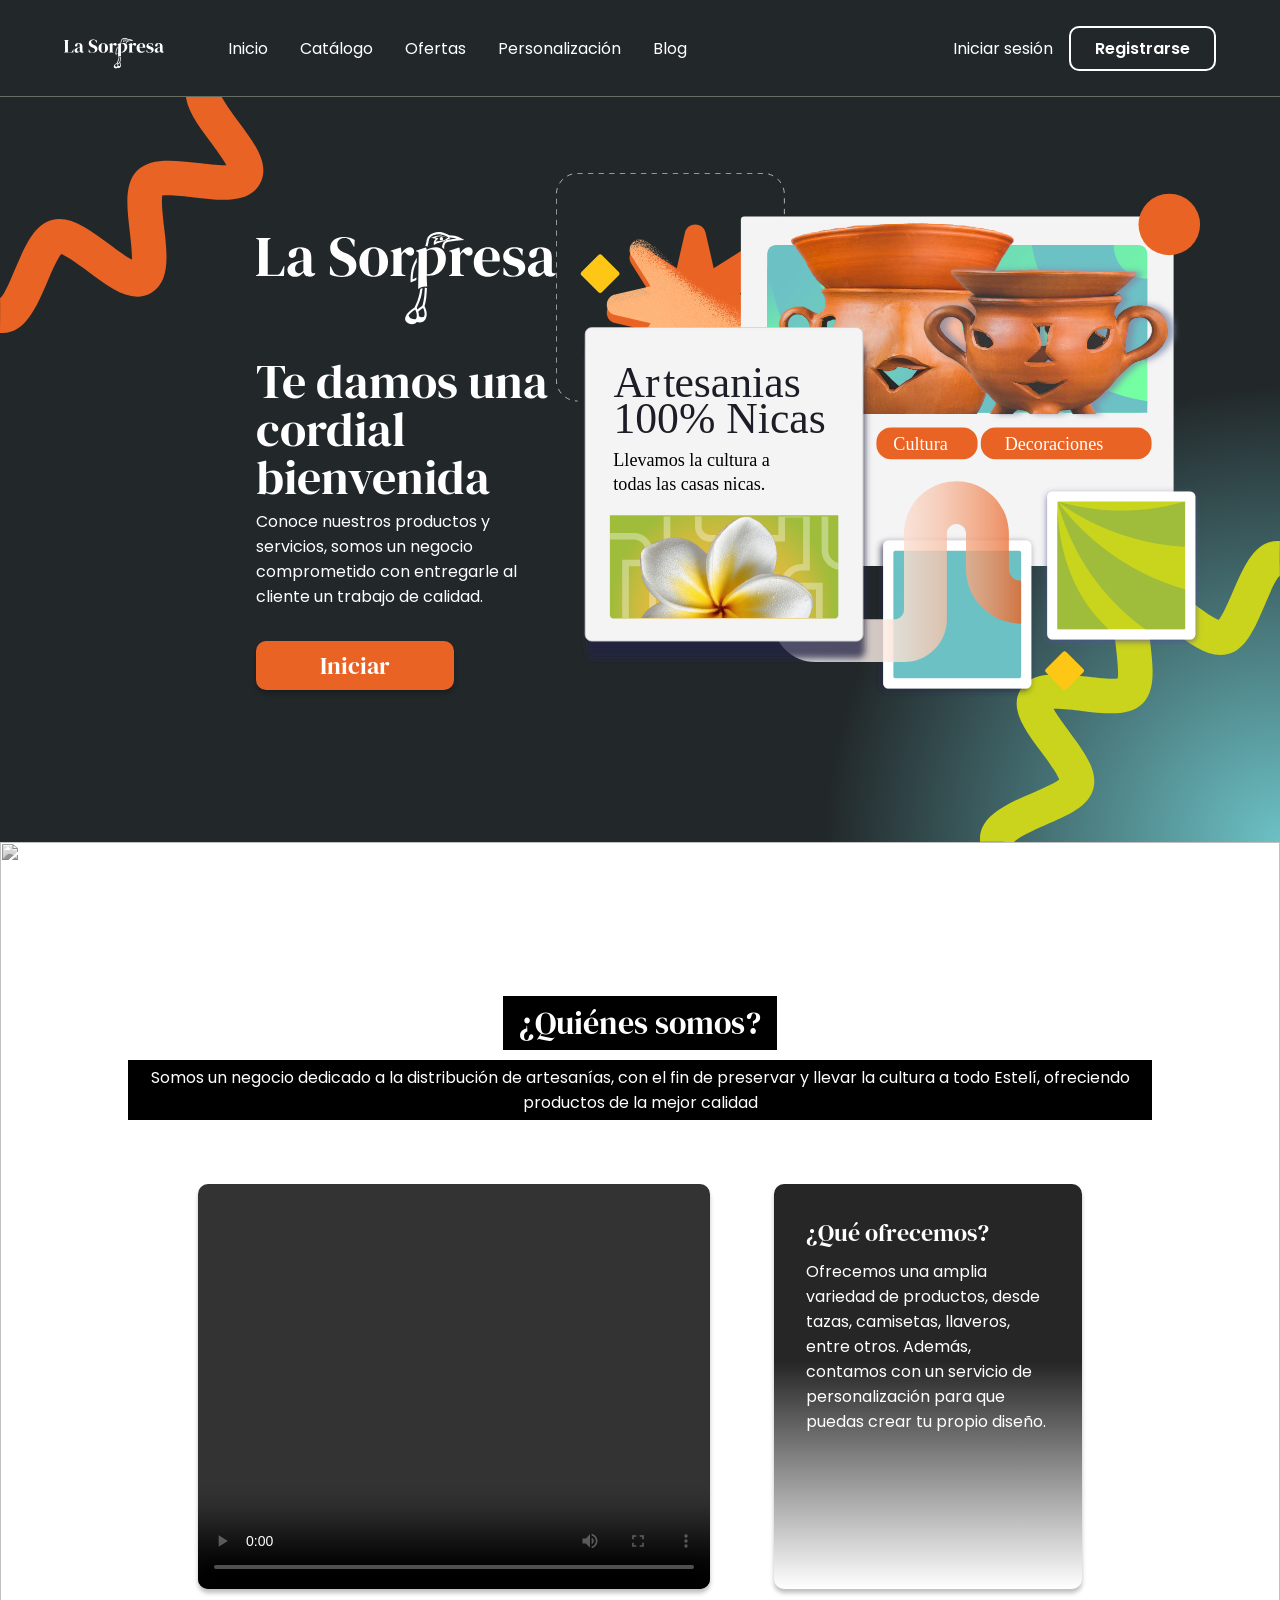
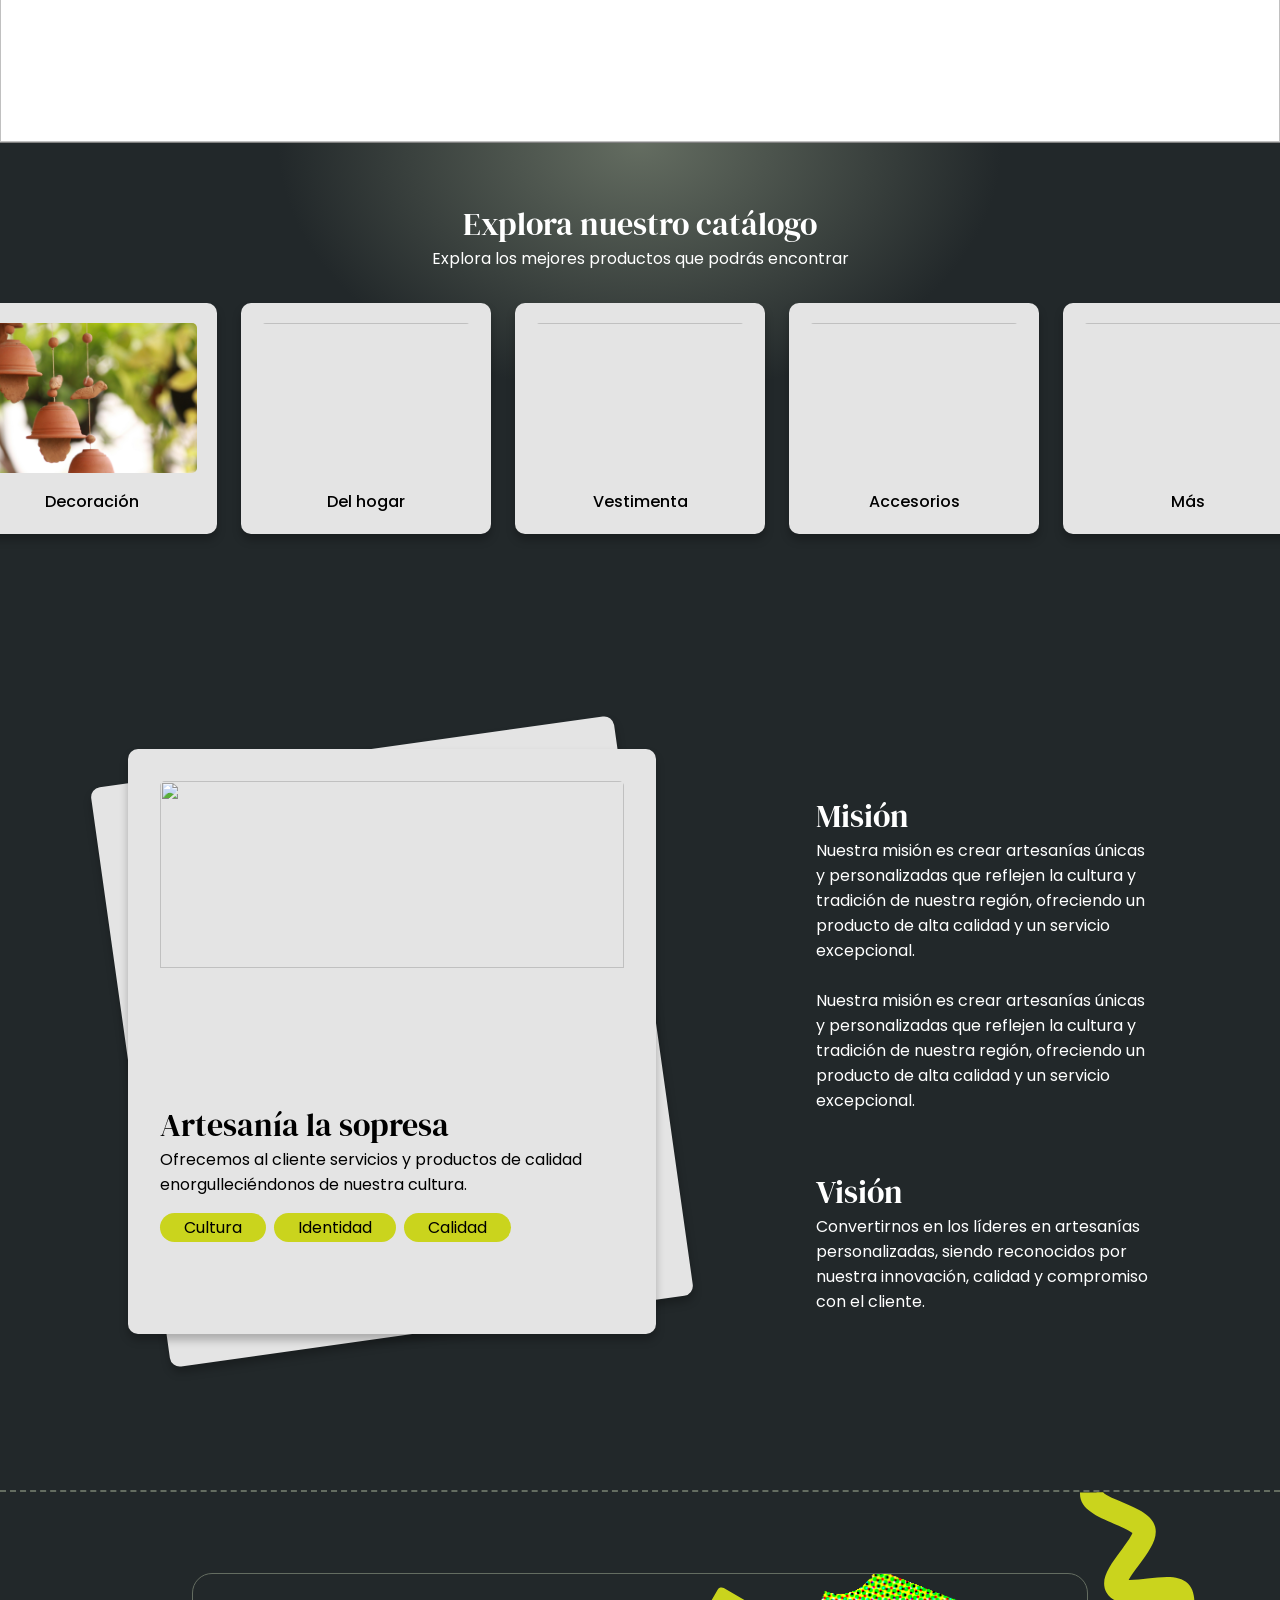
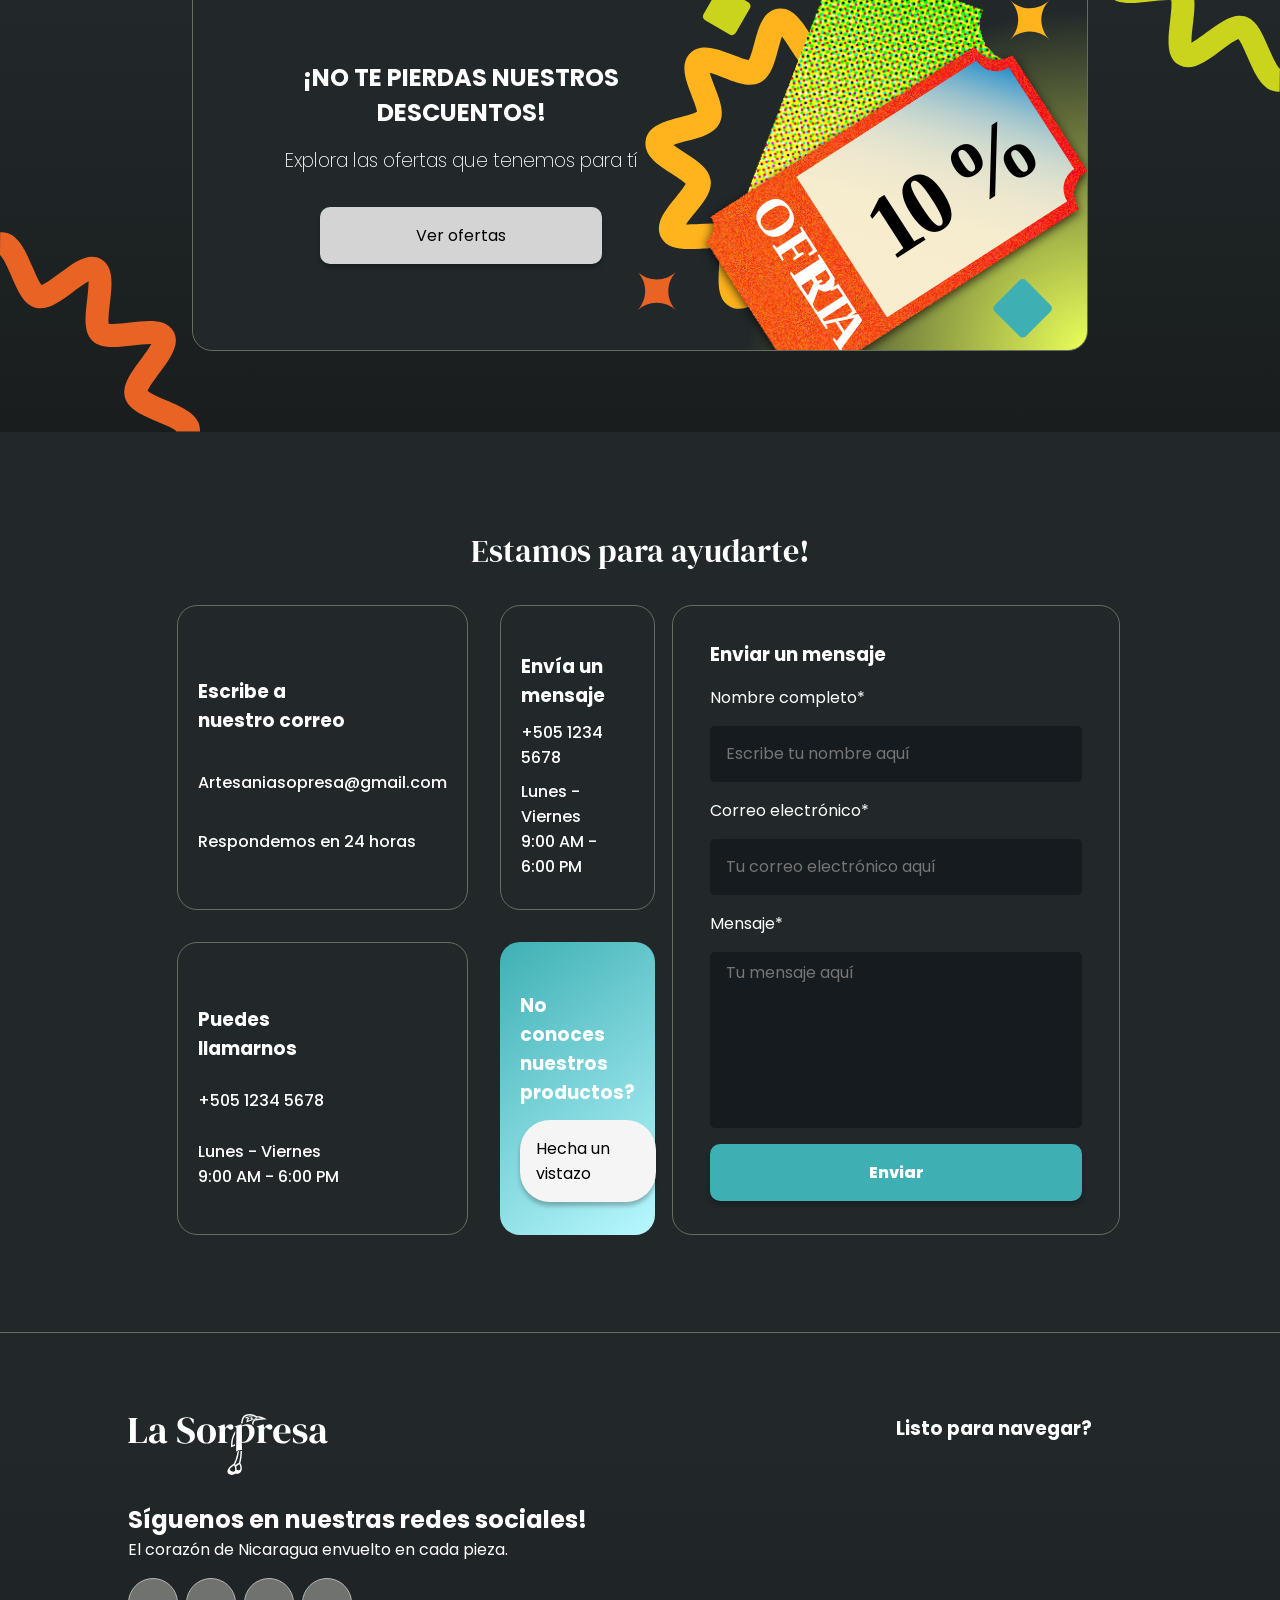
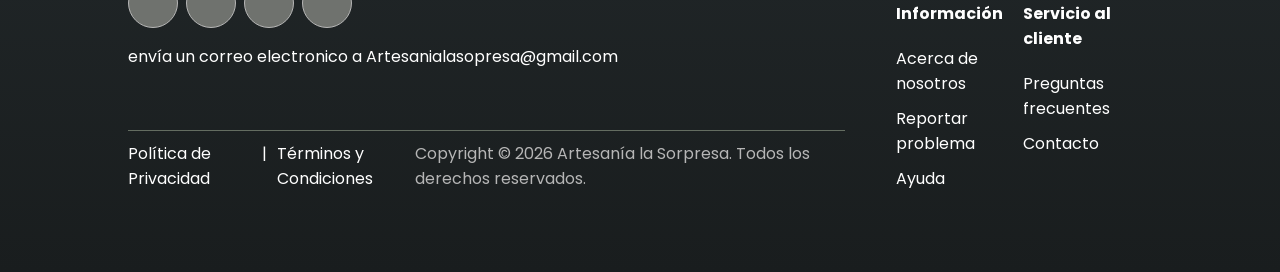
==== commit 5db9b420: "footer changes" ====
--- a/index.html
+++ b/index.html
@@ -112,7 +112,7 @@
         <div class="quien-somos">
             <div class="title-section2">
                 <h1>¿Quiénes somos?</h1>
-                <p>Somos un negocio dedicado a la creación de artesanías personalizadas, con el fin de entregar a nuestros clientes un producto de calidad y que cumpla con sus expectativas.</p>
+                <p>Somos un negocio dedicado a la distribución de artesanías, con el fin de preservar y llevar la cultura a todo Estelí, ofreciendo productos de la mejor calidad</p>
             </div>
                 
             <div class="section-video">
@@ -125,7 +125,7 @@
 
                 <section class="section-info">
                     <h3>¿Qué ofrecemos?</h3>
-                    <p>Ofrecemos una amplia variedad de productos personalizados, desde tazas, camisetas, llaveros, entre otros. Además, contamos con un servicio de personalización para que puedas crear tu propio diseño.</p>    
+                    <p>Ofrecemos una amplia variedad de productos, desde tazas, camisetas, llaveros, entre otros. Además, contamos con un servicio de personalización para que puedas crear tu propio diseño.</p>    
                 </section>
             </div>
             
@@ -137,17 +137,19 @@
         <div>
             <section class="header-text">
                 <h2>Explora nuestro catálogo</h2>
-                <p>Explora nuestros productos según la categoría</p>
+                <p>Explora los mejores productos que podrás encontrar</p>
             </section>
 
             <section class="carrousel">
-                <div class="card-1">
-                    <div class="img-card">
-                        <img src="Assets/fondoArtesania.jpg" alt="">
-                    </div>
-
-                    <p>Decoración</p>
-                </div>
+                <a href="/Pages/CatalogoPage.html">
+                    <div class="card-1">
+                        <div class="img-card">
+                            <img src="Assets/fondoArtesania.jpg" alt="">
+                        </div>
+    
+                        <p>Decoración</p>
+                    </div>
+                </a>
 
                 <div class="card-1">
                     <div class="img-card">
@@ -342,7 +344,7 @@
                     
                 <div>
                     <h2>Síguenos en nuestras redes sociales!</h2>
-                    <p>Llevamos la cultura nica a todos los rincones</p>
+                    <p>El corazón de Nicaragua envuelto en cada pieza.</p>
                 </div>
                 
                 <div class="icons">
--- a/Styles/StyleHomePage.css
+++ b/Styles/StyleHomePage.css
@@ -398,6 +398,11 @@
     gap: 1.5rem;
 }
 
+.carrousel a{
+    text-decoration: none;
+    color: black;
+}
+
 .card-1{
     width: 250px;
     height: 100%;
@@ -412,6 +417,11 @@
     gap: 1rem;
     font-family: "Poppins";
     font-weight: 500;
+    transition: all 0.2s ease-in-out;
+}
+
+.card-1:hover{
+    transform: translateY(-4px);
 }
 
 .img-card{
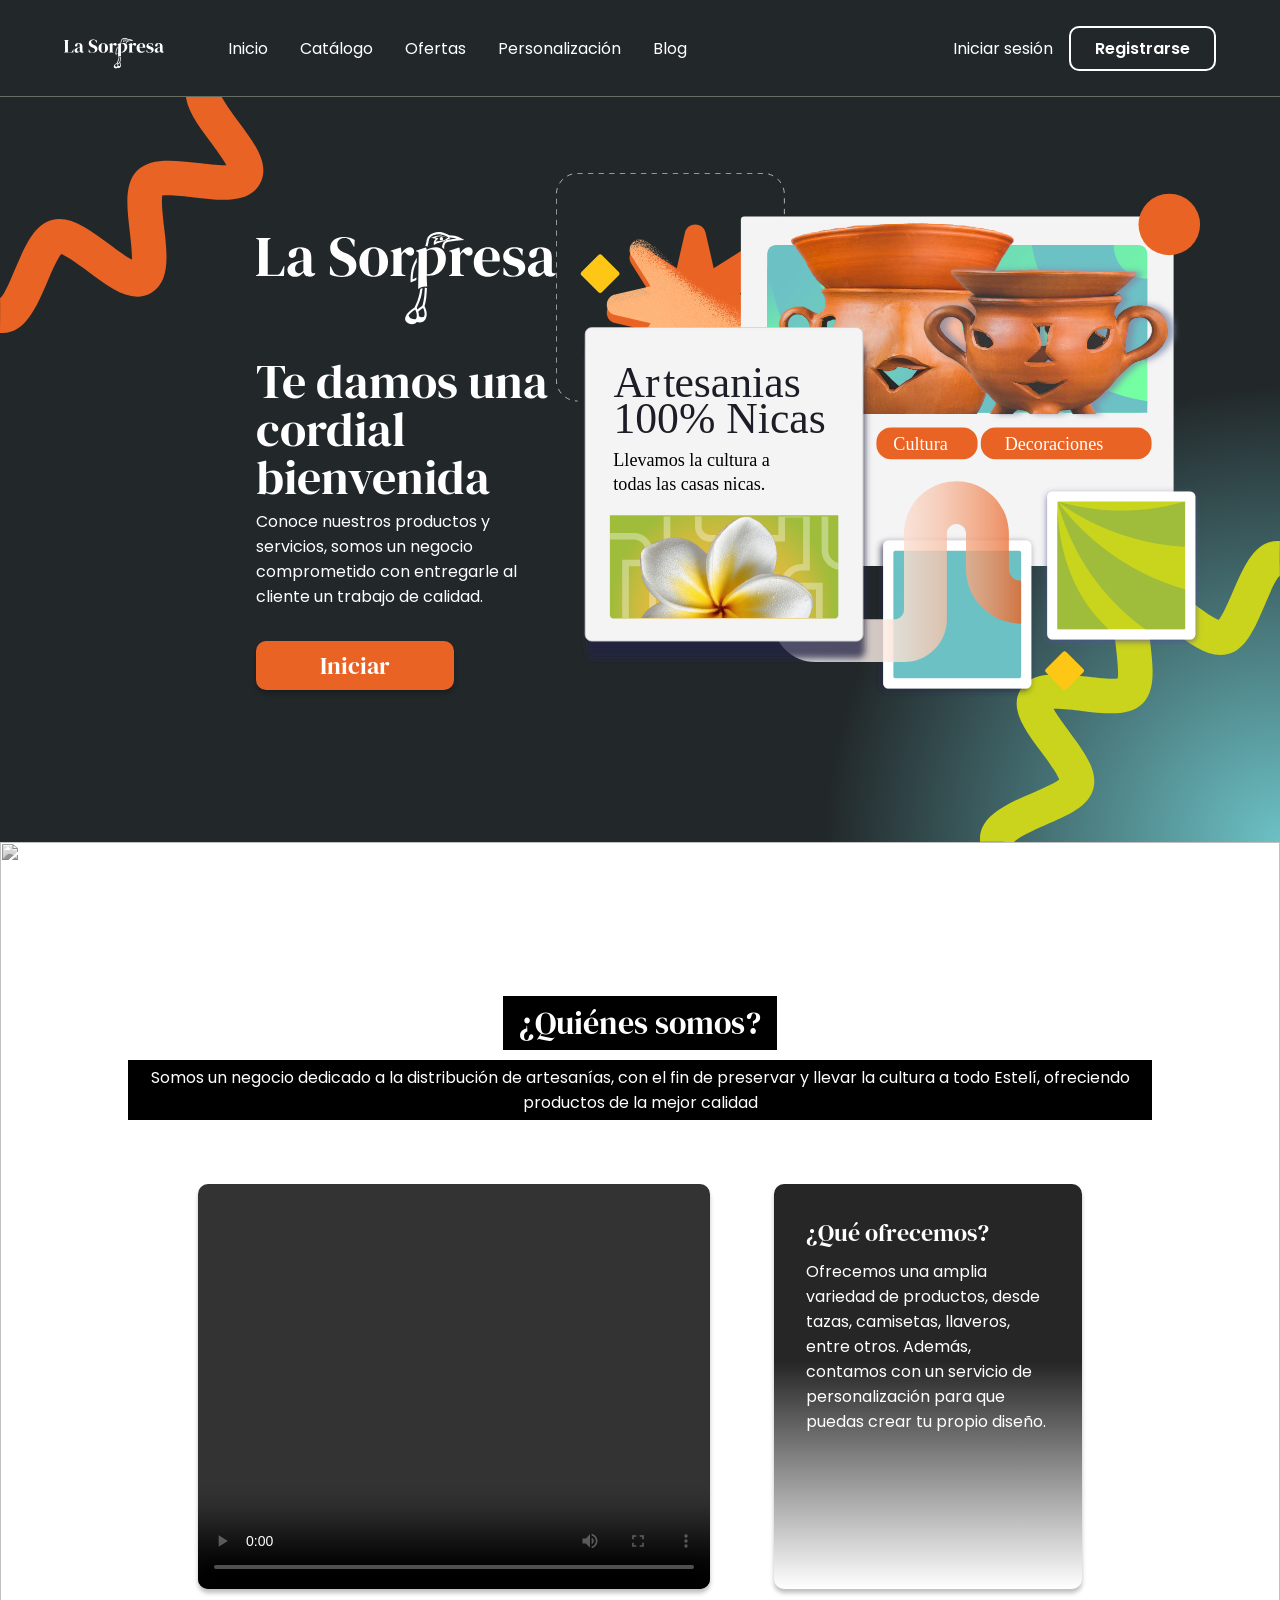
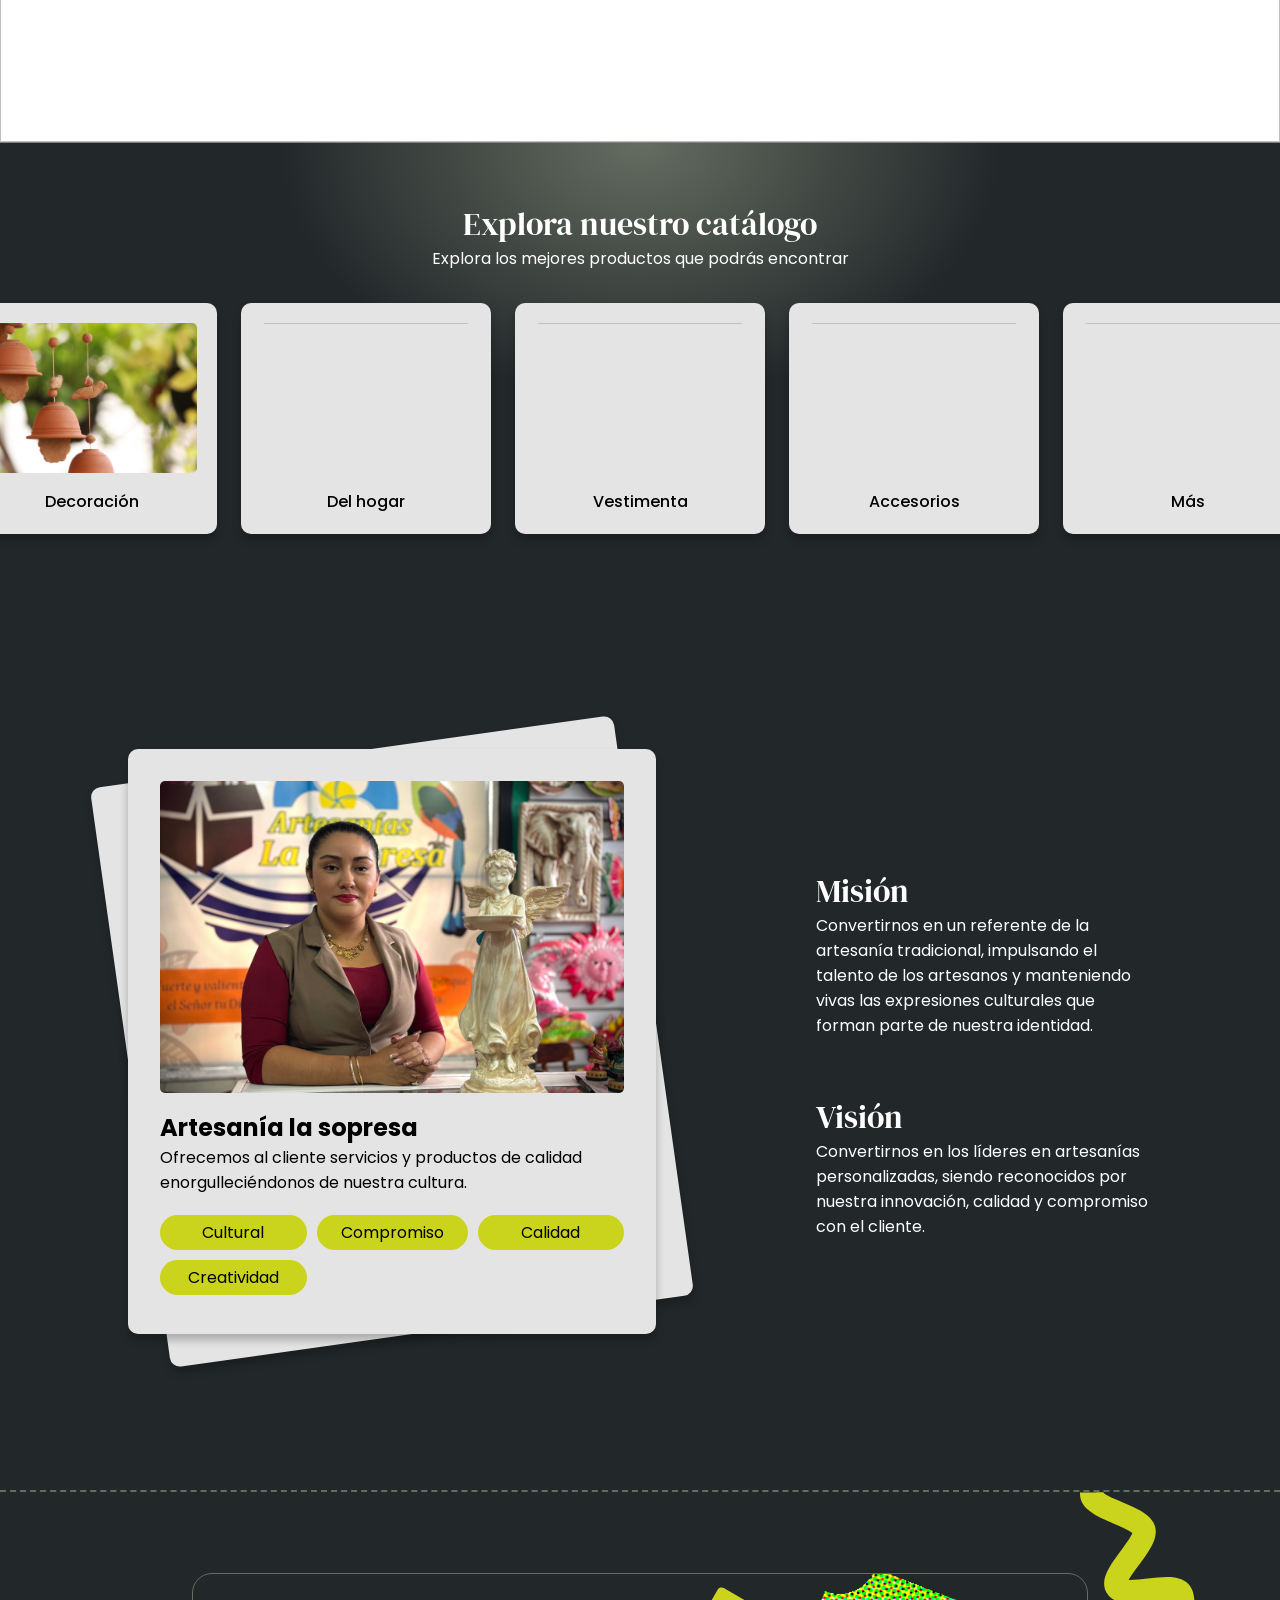
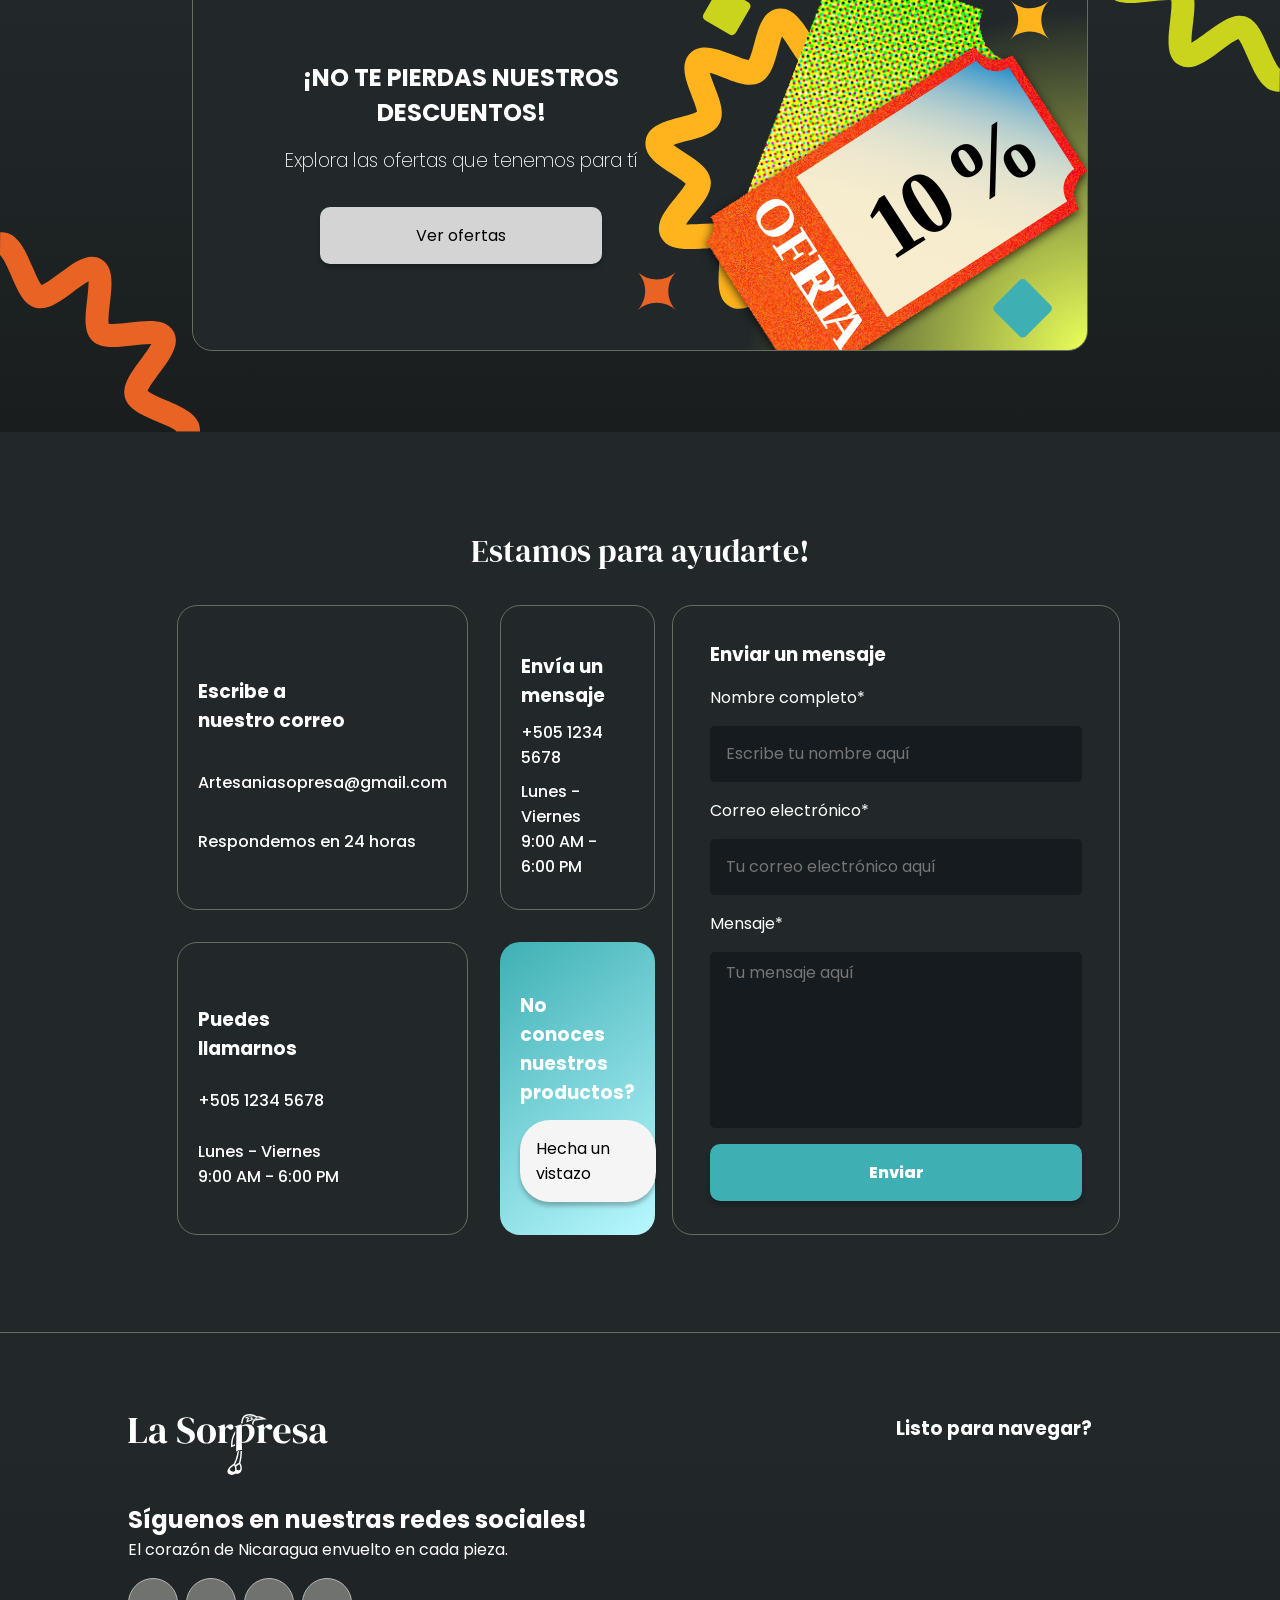
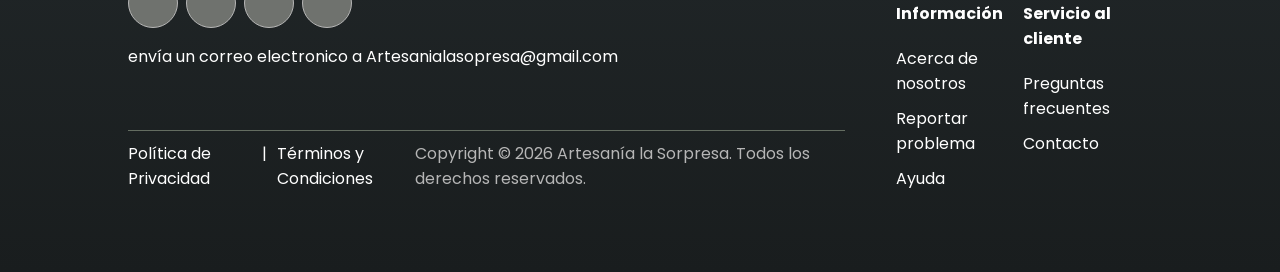
==== commit 004d7ccf: "main changes / Login-Register windows" ====
--- a/index.html
+++ b/index.html
@@ -9,6 +9,54 @@
 </head>
 <body>
     <!-- Navbar -->
+    <div class="login">
+        <div class="login-card">
+            <button class="closebtn"><i class="fa-solid fa-xmark fa-lg"></i></button>
+
+            <div>
+                <img src="/Assets/la sorpresa logo_blanco.svg" width="150px" alt="">
+                <h2>Iniciar sesión</h2>
+                <p>Accede a tu cuenta para acceder a todas las funciones</p>
+            </div>
+
+            <form action="" class="form-login">
+                <div class="inputs">
+                    <label for="">Email</label>
+                    <input type="text" placeholder="Tu correo electronico aquí">
+                    <label for="">Contraseña</label>
+                    <input type="password" placeholder="Tu contraseña aquí">
+                </div>
+                <button>Iniciar sesión</button>
+            </form>
+        </div>
+    </div>
+
+    <div class="register">
+        <div class="register-card">
+            <button class="closebtn"><i class="fa-solid fa-xmark fa-lg"></i></button>
+
+            <div>
+                <img src="/Assets/la sorpresa logo_blanco.svg" width="150px" alt="">
+                <h2>Registrate</h2>
+                <p>Crea una cuenta para acceder a todas las funciones</p>
+            </div>
+
+            <form action="" class="form-register">
+                <div class="inputs">
+                    <label for="">Nombre</label>
+                    <input type="text" placeholder="Tu nombre">
+                    <label for="">Email</label>
+                    <input type="text" placeholder="Tu correo electronico aquí">
+                    <label for="">Contraseña</label>
+                    <input type="password" placeholder="Tu contraseña aquí">
+                    <label for="">Confirmar contraseña</label>
+                    <input type="password" placeholder="Repite tu contraseña">
+                </div>
+                <button>Iniciar sesión</button>
+            </form>
+        </div>
+    </div>
+
     <header class="navbar">
     <img src="/Assets/la sorpresa logo_blanco.svg" width="100px" alt="">
       <div class="navActions">
@@ -28,18 +76,13 @@
 
         <section class="btns-nav">
                 
-            <a href="Login.html">
               <button class="btnLogin">
                 Iniciar sesión
               </button>
-            </a>
             
-            <a href="Register.html">
               <button class="btnRegister">
                 <P>Registrarse</P>
               </button>
-            </a>
-
         </section>
       </div>
           
@@ -60,20 +103,16 @@
              <a href="/Pages/BlogPage.html"><li>Blog</li></a>
             </ul>
     
-            <section class="btns-nav">
-                    
-                <a href="Login.html">
+            <section class="btns-nav">       
+               
                   <button class="btnLogin">
                     Iniciar sesión
                   </button>
-                </a>
-                
-                <a href="Register.html">
+           
                   <button class="btnRegister">
                     <P>Registrarse</P>
                   </button>
-                </a>
-    
+              
             </section>
         </div>
     </div>
@@ -93,9 +132,11 @@
                     <h1>Te damos una cordial bienvenida</h1>
                     <p>Conoce nuestros productos y servicios, somos un negocio comprometido con entregarle al cliente un trabajo de calidad.</p>
                 </div>
-                <button class="btn-start">
-                    <p>Iniciar</p>
-                </button>
+                
+                    <button class="btn-start btn-Login">
+                        <p>Iniciar</p>
+                    </button>
+
             </section>
 
             <section class="img-section-1">
@@ -151,37 +192,44 @@
                     </div>
                 </a>
 
-                <div class="card-1">
-                    <div class="img-card">
-                        <img src="https://i.ibb.co/BVtmMVQL/Contenido-4.jpg" alt="">
-                    </div>
-
-                    <p>Del hogar</p>
-                </div>
-
-                <div class="card-1">
-                    <div class="img-card">
-                        <img src="https://i.ibb.co/RkKffDSc/traje-t-pico.jpg" alt="">
-                    </div>
-
-                    <p>Vestimenta</p>
-                </div>
-
-                <div class="card-1">
-                    <div class="img-card">
-                        <img src="https://i.ibb.co/BVc47XhF/pyrp-vingeran-GKk7d-qvl2-A-unsplash.jpg" alt="">
-                    </div>
-
-                    <p>Accesorios</p>
-                </div>
-
-                <div class="card-1">
-                    <div class="img-card">
-                        <img src="https://i.ibb.co/pryL9tRS/mu-ecas-de-tusa.jpg" alt="">
-                    </div>
-
-                    <p>Más</p>
-                </div>
+                <a href="/Pages/CatalogoPage.html">
+                    <div class="card-1">
+                        <div class="img-card">
+                            <img src="https://i.ibb.co/BVtmMVQL/Contenido-4.jpg" alt="">
+                        </div>
+    
+                        <p>Del hogar</p>
+                    </div>
+                </a>
+
+                <a href="/Pages/CatalogoPage.html">
+                    <div class="card-1">
+                        <div class="img-card">
+                            <img src="https://i.ibb.co/RkKffDSc/traje-t-pico.jpg" alt="">
+                        </div>
+    
+                        <p>Vestimenta</p>
+                    </div>
+                </a>
+
+                <a href="/Pages/CatalogoPage.html">
+                    <div class="card-1">
+                        <div class="img-card">
+                            <img src="https://i.ibb.co/BVc47XhF/pyrp-vingeran-GKk7d-qvl2-A-unsplash.jpg" alt="">
+                        </div>
+    
+                        <p>Accesorios</p>
+                    </div>
+                </a>
+                <a href="/Pages/CatalogoPage.html">
+                    <div class="card-1">
+                        <div class="img-card">
+                            <img src="https://i.ibb.co/pryL9tRS/mu-ecas-de-tusa.jpg" alt="">
+                        </div>
+    
+                        <p>Más</p>
+                    </div>
+                </a>
             </section>
         </div>
         
@@ -197,7 +245,7 @@
                 </div>
 
                 <div class="front-card">
-                    <img src="Assets/fondoArtesania2.jpg" alt="">
+                    <img src="Assets//IMG_7335.jpg" alt="">
 
                     <div>
                         <h2>Artesanía la sopresa</h2>
@@ -206,15 +254,19 @@
 
                     <div class="valores">
                         <div class="v-1">
-                            Cultura
+                            Cultural
                         </div>
 
                         <div class="v-1">
-                            Identidad
+                            Compromiso
                         </div>
 
                         <div class="v-1">
                             Calidad
+                        </div>
+
+                        <div class="v-1">
+                            Creatividad
                         </div>
 
                     </div>
@@ -226,9 +278,7 @@
                 <div class="mision">
                     <i class="fa-solid fa-bottle-droplet fa-3x" style="color: #e96324; margin-left: -12px;margin-bottom: 10px;"></i>
                     <h2>Misión</h2>
-                    <p>Nuestra misión es crear artesanías únicas y personalizadas que reflejen la cultura y tradición de nuestra región, ofreciendo un producto de alta calidad y un servicio excepcional.</p>
-                    <br>
-                    <p>Nuestra misión es crear artesanías únicas y personalizadas que reflejen la cultura y tradición de nuestra región, ofreciendo un producto de alta calidad y un servicio excepcional.</p>
+                    <p>Convertirnos en un referente de la artesanía tradicional, impulsando el talento de los artesanos y manteniendo vivas las expresiones culturales que forman parte de nuestra identidad.</p>
                 </div>
 
                 <div class="vision">
@@ -252,7 +302,9 @@
                 <section class="text-oferta">
                     <h1>¡NO TE PIERDAS NUESTROS DESCUENTOS!</h1>
                     <p>Explora las ofertas que tenemos para tí</p>
-                    <button>Ver ofertas</button>
+                    <a href="/Pages/OfertasPage.html">
+                        <button>Ver ofertas</button>
+                    </a>
                 </section>
             </div>
                 
@@ -305,7 +357,7 @@
                             <i class="fa-solid fa-tag fa-3x" style="color: #ffffff;"></i>
                             <h3>No conoces <br>nuestros <br>productos?</h3>
                         </div>
-                        <button>Hecha un vistazo <i class="fa-solid fa-angle-right" style="color: rgb(30, 48, 80);"></i></button>
+                        <button>Hecha un vistazo <i class="fa-solid fa-angle-right"></i></button>
                     </div>
                 </div>
             </section>
--- a/Styles/StyleHomePage.css
+++ b/Styles/StyleHomePage.css
@@ -173,6 +173,158 @@
 }
 /*FIN DEL FOOTER*/
 
+/*Login window*/
+.login{
+    visibility: hidden;
+    width: 100%;
+    height: 100%;
+    position: fixed;
+    top: 0;
+    z-index: 160;
+    background-color: hsl(0, 0%, 0%, 40%);
+    display: flex;
+    align-items: center;
+    justify-content: center;
+    opacity: 0;
+    visibility: hidden;
+    transition: opacity 0.3s ease, visibility 0.3s ease;
+}
+
+.login-card{
+    background-color: #161B1F;
+    max-width: 540px;
+    width: 100%;
+    height: 550px;
+    padding: 20px 50px;
+    border-radius: 12px;
+    color: white;
+    box-shadow: 5px 10px 30px black;
+    font-family: "Poppins";
+    position: relative;
+}
+
+
+.form-login{
+    margin-top: 1rem;
+    border-top: 1px solid #323333;
+    padding-top: 20px;
+    height: 60%;
+    display: flex;
+    justify-content: space-around;
+    flex-direction: column;
+}
+
+.form-login button{
+    width: 100%;
+    padding: 15px 5px;
+    font-family: "Poppins";
+    border-radius: 12px;
+    background-color: #E96324;
+    color: white;
+    font-weight: 500;
+    border: none;
+    cursor: pointer;
+}
+
+.form-login button:hover{
+    background-color: #9e2611;
+}
+
+.inputs{
+    display: flex;
+    flex-direction: column;
+    gap: 5px;
+}
+
+.inputs input{
+    all: unset;
+    padding: 15px 20px;
+    border-radius: 8px;
+    background-color: #101316;
+    color: white;
+    border: 1px solid #323333;
+}
+
+.login-card img{
+    margin-top: 2rem;
+}
+
+.closebtn{
+    all: unset;
+    position: absolute;
+    color:#5f5e5e;
+    padding: 10px;
+    top: 0;
+    right: 0;
+    cursor: pointer;
+    margin: 1rem;
+}
+
+.register{
+    width: 100%;
+    height: 100%;
+    position: fixed;
+    top: 0;
+    z-index: 160;
+    background-color: hsl(0, 0%, 0%, 40%);
+    display: flex;
+    align-items: center;
+    justify-content: center;
+    opacity: 0;
+    visibility: hidden;
+    transition: opacity 0.3s ease, visibility 0.3s ease;
+}
+
+.register-card{
+    background-color: #161B1F;
+    max-width: 540px;
+    width: 100%;
+    height: 700px;
+    padding: 20px 50px;
+    border-radius: 12px;
+    color: white;
+    box-shadow: 5px 10px 30px black;
+    font-family: "Poppins";
+    position: relative;
+}
+
+.form-register{
+    margin-top: 1rem;
+    border-top: 1px solid #323333;
+    padding-top: 20px;
+    height: 70%;
+    display: flex;
+    justify-content: space-between;
+    flex-direction: column;
+}
+
+.form-register button{
+    width: 100%;
+    padding: 15px 5px;
+    font-family: "Poppins";
+    border-radius: 12px;
+    background-color: #E96324;
+    color: white;
+    font-weight: 500;
+    border: none;
+    cursor: pointer;
+}
+
+.form-register button:hover{
+    background-color: #9e2611;
+}
+
+.register-card img{
+    margin-top: 2rem;
+}
+
+.login.active, .register.active {
+    opacity: 1;
+    visibility: visible;
+}
+
+/*Login window END*/
+
 /*Primera sección de la página ======== INICIO*/
 
 .section-1{
@@ -229,6 +381,10 @@
     flex-direction: column;
     align-items: start;
     gap: 1rem;
+}
+
+.content-section-1 a{
+    text-decoration: none;
 }
 
 .content-section-1 img{
@@ -263,12 +419,6 @@
     transition: all 0.1s ease-in-out;
 }
 
-.btn-start:active{
-    background-color: #3f1008;
-    box-shadow: 0px 8px 8px rgba(0, 0, 0, 0.25);
-    transform: translateY(4px);
-    transition: all 0.1s ease-in-out;
-}
 
 .section-2{
     height: 100vh;
@@ -422,6 +572,8 @@
 
 .card-1:hover{
     transform: translateY(-4px);
+    background-color: #161B1F;
+    color: white;
 }
 
 .img-card{
@@ -502,9 +654,9 @@
 }
 
 .front-card h2{
-    font-family: "Dm Serif Display";
-    font-weight: 500;
-    font-size: 2rem;
+    font-family: "Poppins";
+    font-weight: 700;
+    font-size: 1.5rem;
     margin-top: 10px;
 }
 
@@ -516,19 +668,19 @@
 }
 
 .valores{
-    width: 100%;
-    height: auto;
-    display: flex;
-    justify-content: start;
-    align-items: center;
-    gap: 0.5rem;
-    margin-top: 1rem;
+    margin-top: 20px;
+    display: grid;
+    grid-template-columns: repeat(3, 1fr);
+    gap: 10px;
 }
 
 .v-1{
+    display: flex;
+    align-items: center;
+    justify-content: center;
     color: #000000;
     background-color: #CAD41D;
-    padding: 2px 1.5rem;
+    padding: 5px 1.5rem;
     border-radius: 30px;
     cursor: pointer;
 }
@@ -608,6 +760,10 @@
     margin-bottom: 1rem;
 }
 
+.text-oferta a{
+    text-decoration: none;
+}
+
 .text-oferta button{
     all: unset;
     background-color: #d4d4d4;
@@ -617,6 +773,13 @@
     font-weight: 400;   
     cursor: pointer;
     box-shadow: 0px 4px 4px rgba(0, 0, 0, 0.25);
+    transition: all 0.2s ease-in-out;
+}
+
+.text-oferta button:hover{
+    transform: translateY(-4px);
+    background-color: #161B1F;
+    color: white;
 }
 
 .cont-ofertas img{
@@ -682,7 +845,7 @@
     width: 100%;
     height: 100%;
     border-radius: 20px;
-    display: flex;  
+    display: flex;
     background: #3EB0B4;
     background: linear-gradient(141deg,rgba(62, 176, 180, 1) 0%, rgba(185, 248, 255, 1) 100%);
     padding: 10px;
@@ -719,6 +882,12 @@
     font-weight: 400;   
     cursor: pointer;
     box-shadow: 0px 4px 4px rgba(0, 0, 0, 0.25);
+    transition: all 0.2s ease-in-out;
+}
+
+.cont-box button:hover{
+    background-color: #161B1F;
+    color: white;
 }
 
 .icons-box{
@@ -929,6 +1098,15 @@
     display: block;
   }
 
+  .login-card{
+    max-width: 450px;
+  }
+
+  .register-card{
+    max-width: 450px;
+    height: 750px;
+  }
+
   /*responsive Página principal*/
   .section-1 {
     padding: 6rem 1rem 3rem 1rem;
@@ -1132,6 +1310,10 @@
     height: auto;
   }
 
+  .valores{
+    grid-template-columns: repeat(2, 1fr);
+  }
+
   /*Footer phone*/
   .footer {
     height: auto !important;
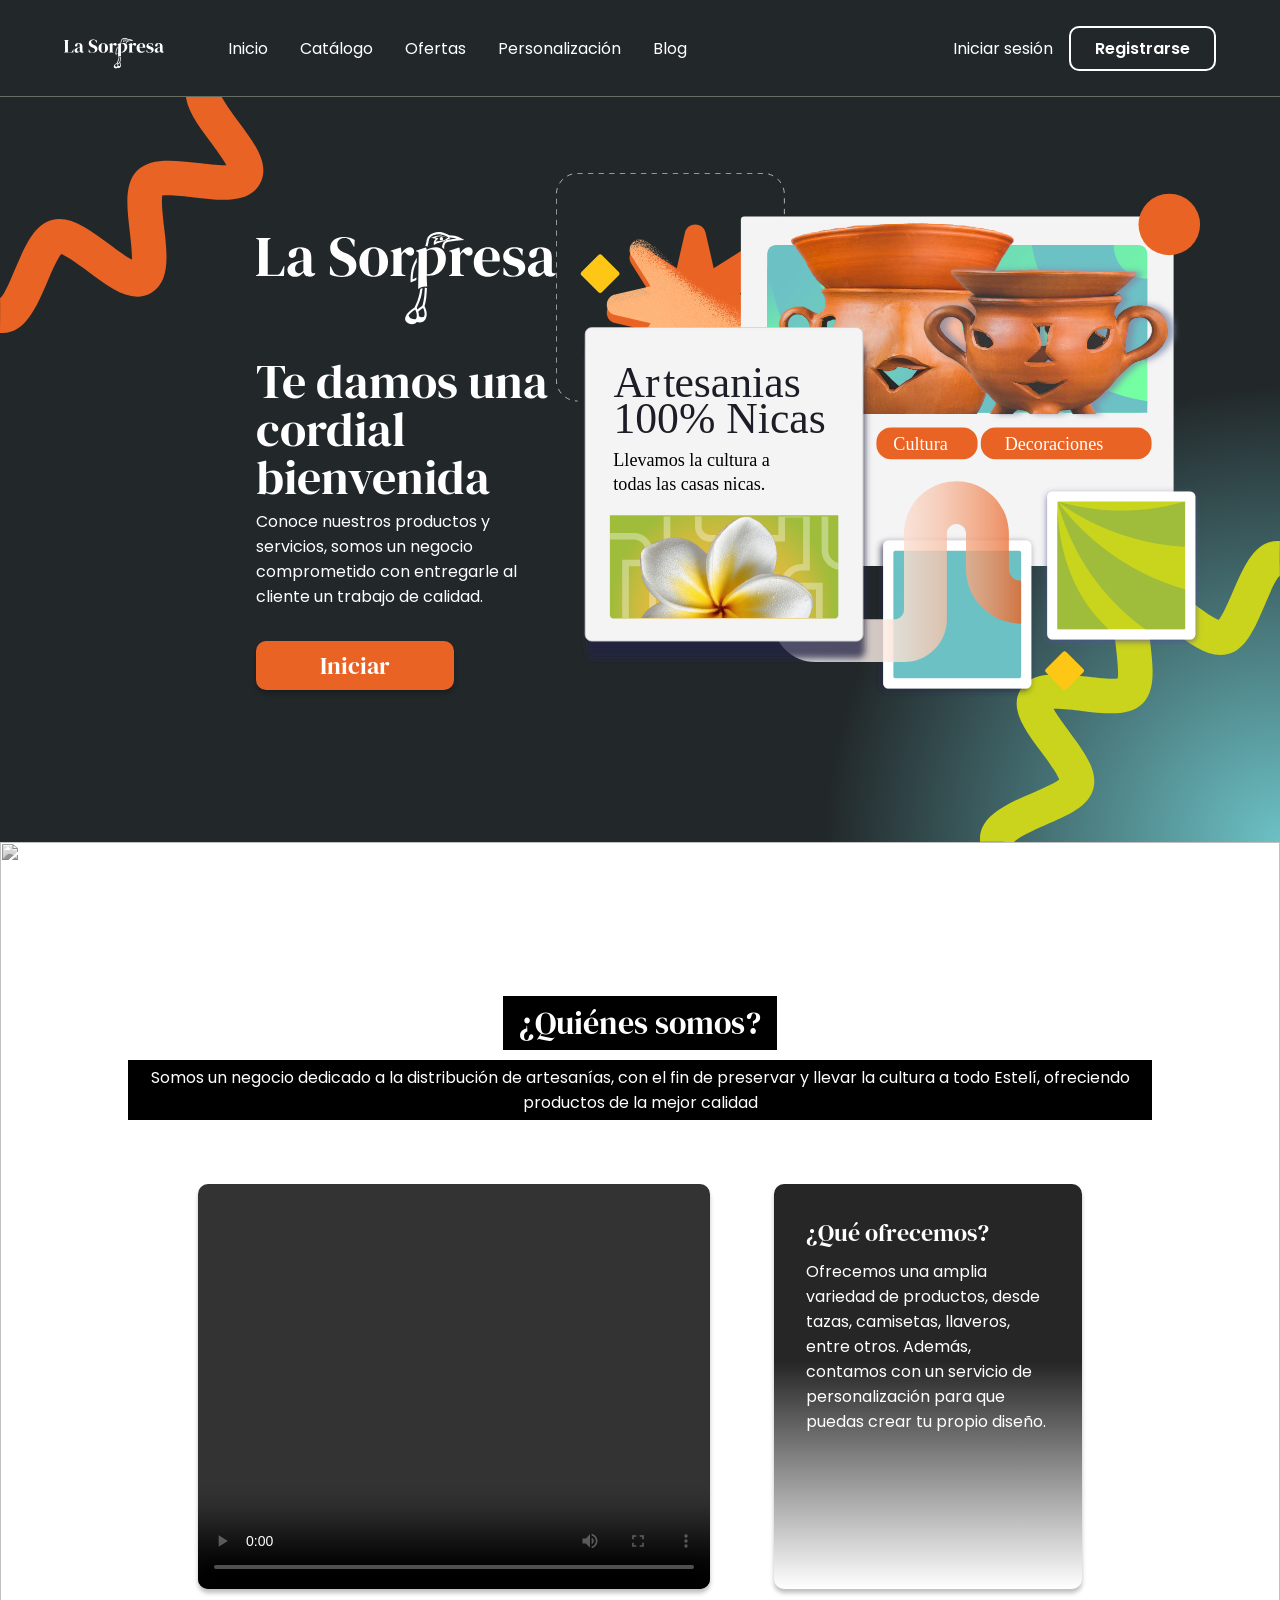
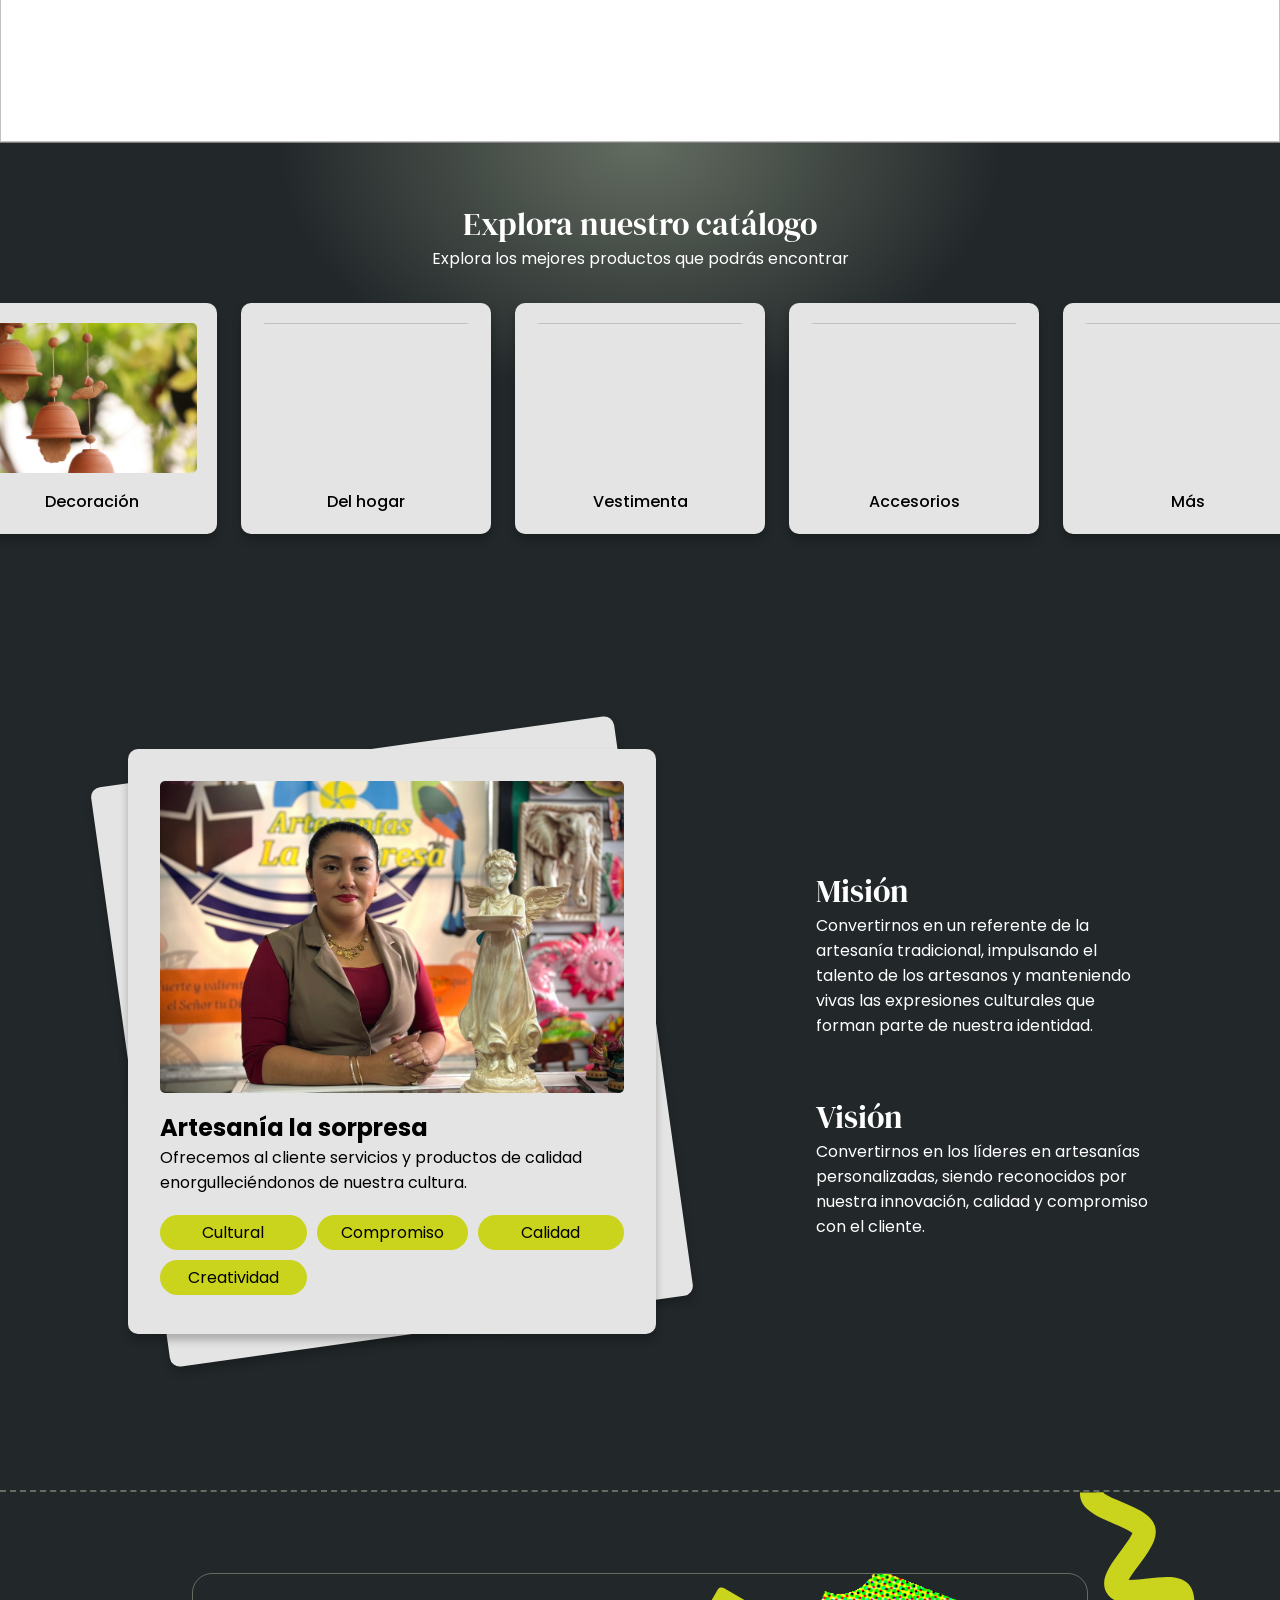
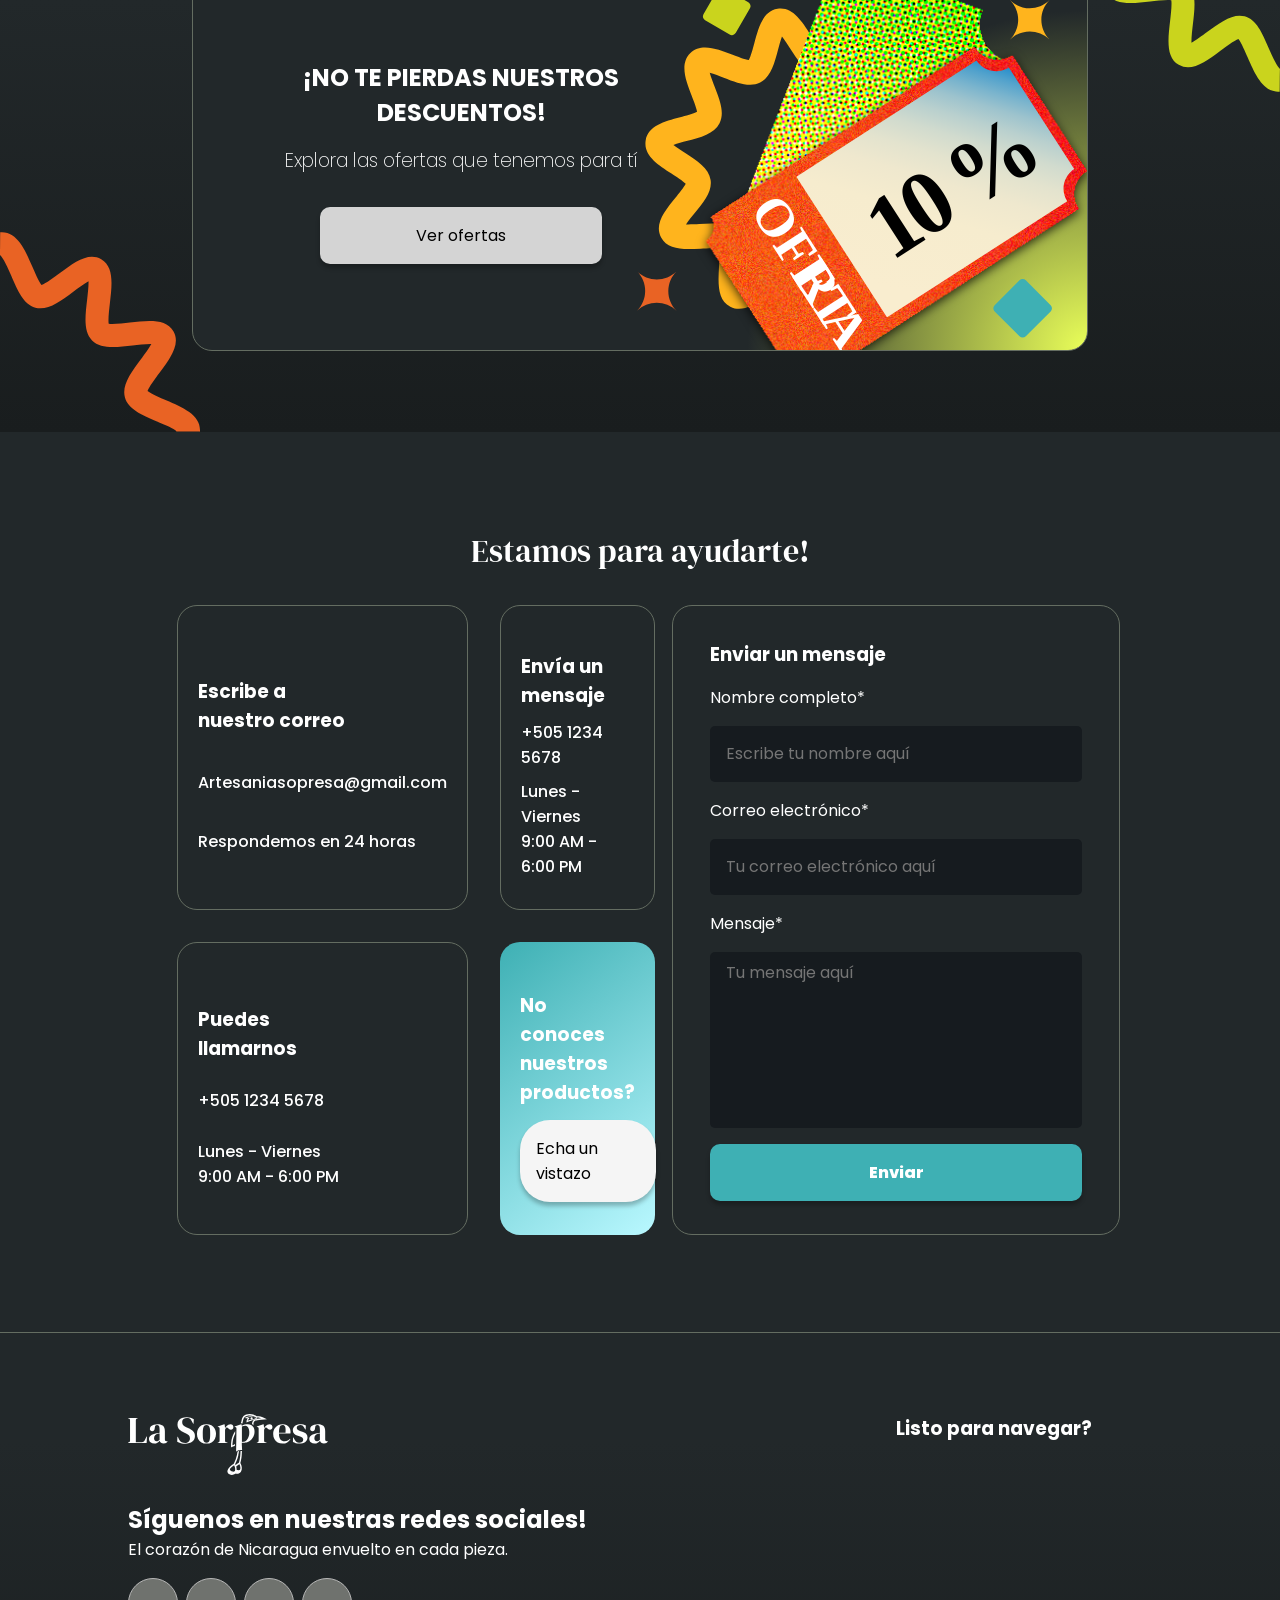
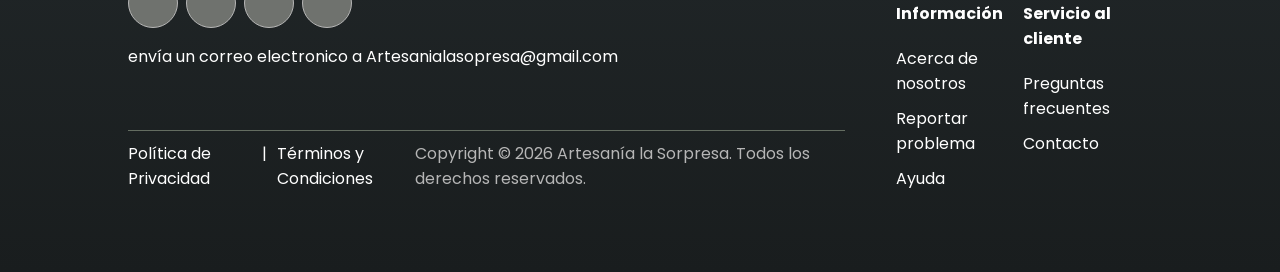
==== commit ae77111d: "cambios nav y corrección Ortografía" ====
--- a/index.html
+++ b/index.html
@@ -4,7 +4,7 @@
     <meta charset="UTF-8">
     <meta name="viewport" content="width=device-width, initial-scale=1.0">
     <title>ArtesaniasLaSorpresa</title>
-    <link rel="stylesheet" href="Styles/StyleHomePage.css">
+    <link rel="stylesheet" href="./Styles/StyleHomePage.css">
     <script src="https://kit.fontawesome.com/6c270bd83d.js" crossorigin="anonymous"></script>
 </head>
 <body>
@@ -14,7 +14,7 @@
             <button class="closebtn"><i class="fa-solid fa-xmark fa-lg"></i></button>
 
             <div>
-                <img src="/Assets/la sorpresa logo_blanco.svg" width="150px" alt="">
+                <img src="./Assets/la sorpresa logo_blanco.svg" width="150px" alt="">
                 <h2>Iniciar sesión</h2>
                 <p>Accede a tu cuenta para acceder a todas las funciones</p>
             </div>
@@ -36,7 +36,7 @@
             <button class="closebtn"><i class="fa-solid fa-xmark fa-lg"></i></button>
 
             <div>
-                <img src="/Assets/la sorpresa logo_blanco.svg" width="150px" alt="">
+                <img src="./Assets/la sorpresa logo_blanco.svg" width="150px" alt="">
                 <h2>Registrate</h2>
                 <p>Crea una cuenta para acceder a todas las funciones</p>
             </div>
@@ -58,17 +58,17 @@
     </div>
 
     <header class="navbar">
-    <img src="/Assets/la sorpresa logo_blanco.svg" width="100px" alt="">
+    <img src="./Assets/la sorpresa logo_blanco.svg" width="100px" alt="">
       <div class="navActions">
         <section class="contentNav">
           
           <nav>
             <ul class="Menu">
-                <li><a href="/index.html">Inicio</a></li>
-                <li><a href="/Pages/CatalogoPage.html">Catálogo</a></li>
-                <li><a href="/Pages/OfertasPage.html">Ofertas</a></li>
-                <li><a href="/Pages/PersonalizaciónPage.html">Personalización</a></li>
-                <li><a href="/Pages/BlogPage.html">Blog</a></li>
+                <li><a href="./index.html">Inicio</a></li>
+                <li><a href="./Pages/CatalogoPage.html">Catálogo</a></li>
+                <li><a href="./Pages/OfertasPage.html">Ofertas</a></li>
+                <li><a href="./Pages/PersonalizaciónPage.html">Personalización</a></li>
+                <li><a href="./Pages/BlogPage.html">Blog</a></li>
             </ul>
           </nav>
             
@@ -96,11 +96,11 @@
     <div class="NavPhone" id="Nav-phone">
         <div class="card-menu" id="Card-phone">
             <ul class="MenuPhone">
-             <a href="/index.html"><li>Inicio</li></a>
-             <a href="/Pages/CatalogoPage.html"><li>Catálogo</li></a>
-             <a href="/Pages/OfertasPage.html"><li>Ofertas</li></a>
-             <a href="/Pages/PersonalizaciónPage.html"><li>Personalización</li></a>
-             <a href="/Pages/BlogPage.html"><li>Blog</li></a>
+             <a href="./index.html"><li>Inicio</li></a>
+             <a href="./Pages/CatalogoPage.html"><li>Catálogo</li></a>
+             <a href="./Pages/OfertasPage.html"><li>Ofertas</li></a>
+             <a href="./Pages/PersonalizaciónPage.html"><li>Personalización</li></a>
+             <a href="./Pages/BlogPage.html"><li>Blog</li></a>
             </ul>
     
             <section class="btns-nav">       
@@ -127,7 +127,7 @@
 
         <div class="grid-content">
             <section class="content-section-1">
-                <img src="/Assets/la sorpresa logo_blanco.svg" alt="">
+                <img src="./Assets/la sorpresa logo_blanco.svg" alt="">
                 <div class="text-cont">
                     <h1>Te damos una cordial bienvenida</h1>
                     <p>Conoce nuestros productos y servicios, somos un negocio comprometido con entregarle al cliente un trabajo de calidad.</p>
@@ -159,7 +159,7 @@
             <div class="section-video">
                 <section class="cont-video">
                     <video controls>
-                        <source src="/Assets/Video-ArtesaniaLaSorpresa.mp4" type="video/mp4">
+                        <source src="./Assets/Video-ArtesaniaLaSorpresa.mp4" type="video/mp4">
                         Tu navegador no soporta el elemento de video.
                     </video>
                 </section>
@@ -182,7 +182,7 @@
             </section>
 
             <section class="carrousel">
-                <a href="/Pages/CatalogoPage.html">
+                <a href="./Pages/CatalogoPage.html">
                     <div class="card-1">
                         <div class="img-card">
                             <img src="Assets/fondoArtesania.jpg" alt="">
@@ -192,7 +192,7 @@
                     </div>
                 </a>
 
-                <a href="/Pages/CatalogoPage.html">
+                <a href="./Pages/CatalogoPage.html">
                     <div class="card-1">
                         <div class="img-card">
                             <img src="https://i.ibb.co/BVtmMVQL/Contenido-4.jpg" alt="">
@@ -202,7 +202,7 @@
                     </div>
                 </a>
 
-                <a href="/Pages/CatalogoPage.html">
+                <a href="./Pages/CatalogoPage.html">
                     <div class="card-1">
                         <div class="img-card">
                             <img src="https://i.ibb.co/RkKffDSc/traje-t-pico.jpg" alt="">
@@ -212,7 +212,7 @@
                     </div>
                 </a>
 
-                <a href="/Pages/CatalogoPage.html">
+                <a href="./Pages/CatalogoPage.html">
                     <div class="card-1">
                         <div class="img-card">
                             <img src="https://i.ibb.co/BVc47XhF/pyrp-vingeran-GKk7d-qvl2-A-unsplash.jpg" alt="">
@@ -221,7 +221,7 @@
                         <p>Accesorios</p>
                     </div>
                 </a>
-                <a href="/Pages/CatalogoPage.html">
+                <a href="./Pages/CatalogoPage.html">
                     <div class="card-1">
                         <div class="img-card">
                             <img src="https://i.ibb.co/pryL9tRS/mu-ecas-de-tusa.jpg" alt="">
@@ -248,7 +248,7 @@
                     <img src="Assets//IMG_7335.jpg" alt="">
 
                     <div>
-                        <h2>Artesanía la sopresa</h2>
+                        <h2>Artesanía la sorpresa</h2>
                         <p>Ofrecemos al cliente servicios y productos de calidad enorgulleciéndonos de nuestra cultura.</p>
                     </div>
 
@@ -302,7 +302,7 @@
                 <section class="text-oferta">
                     <h1>¡NO TE PIERDAS NUESTROS DESCUENTOS!</h1>
                     <p>Explora las ofertas que tenemos para tí</p>
-                    <a href="/Pages/OfertasPage.html">
+                    <a href="./Pages/OfertasPage.html">
                         <button>Ver ofertas</button>
                     </a>
                 </section>
@@ -357,7 +357,7 @@
                             <i class="fa-solid fa-tag fa-3x" style="color: #ffffff;"></i>
                             <h3>No conoces <br>nuestros <br>productos?</h3>
                         </div>
-                        <button>Hecha un vistazo <i class="fa-solid fa-angle-right"></i></button>
+                        <button>Echa un vistazo <i class="fa-solid fa-angle-right"></i></button>
                     </div>
                 </div>
             </section>
@@ -392,7 +392,7 @@
             <section class="info-footer">
 
             <div class="text-socials">
-                <img src="/Assets/la sorpresa logo_blanco.svg" width="200px" alt="">
+                <img src="./Assets/la sorpresa logo_blanco.svg" width="200px" alt="">
                     
                 <div>
                     <h2>Síguenos en nuestras redes sociales!</h2>
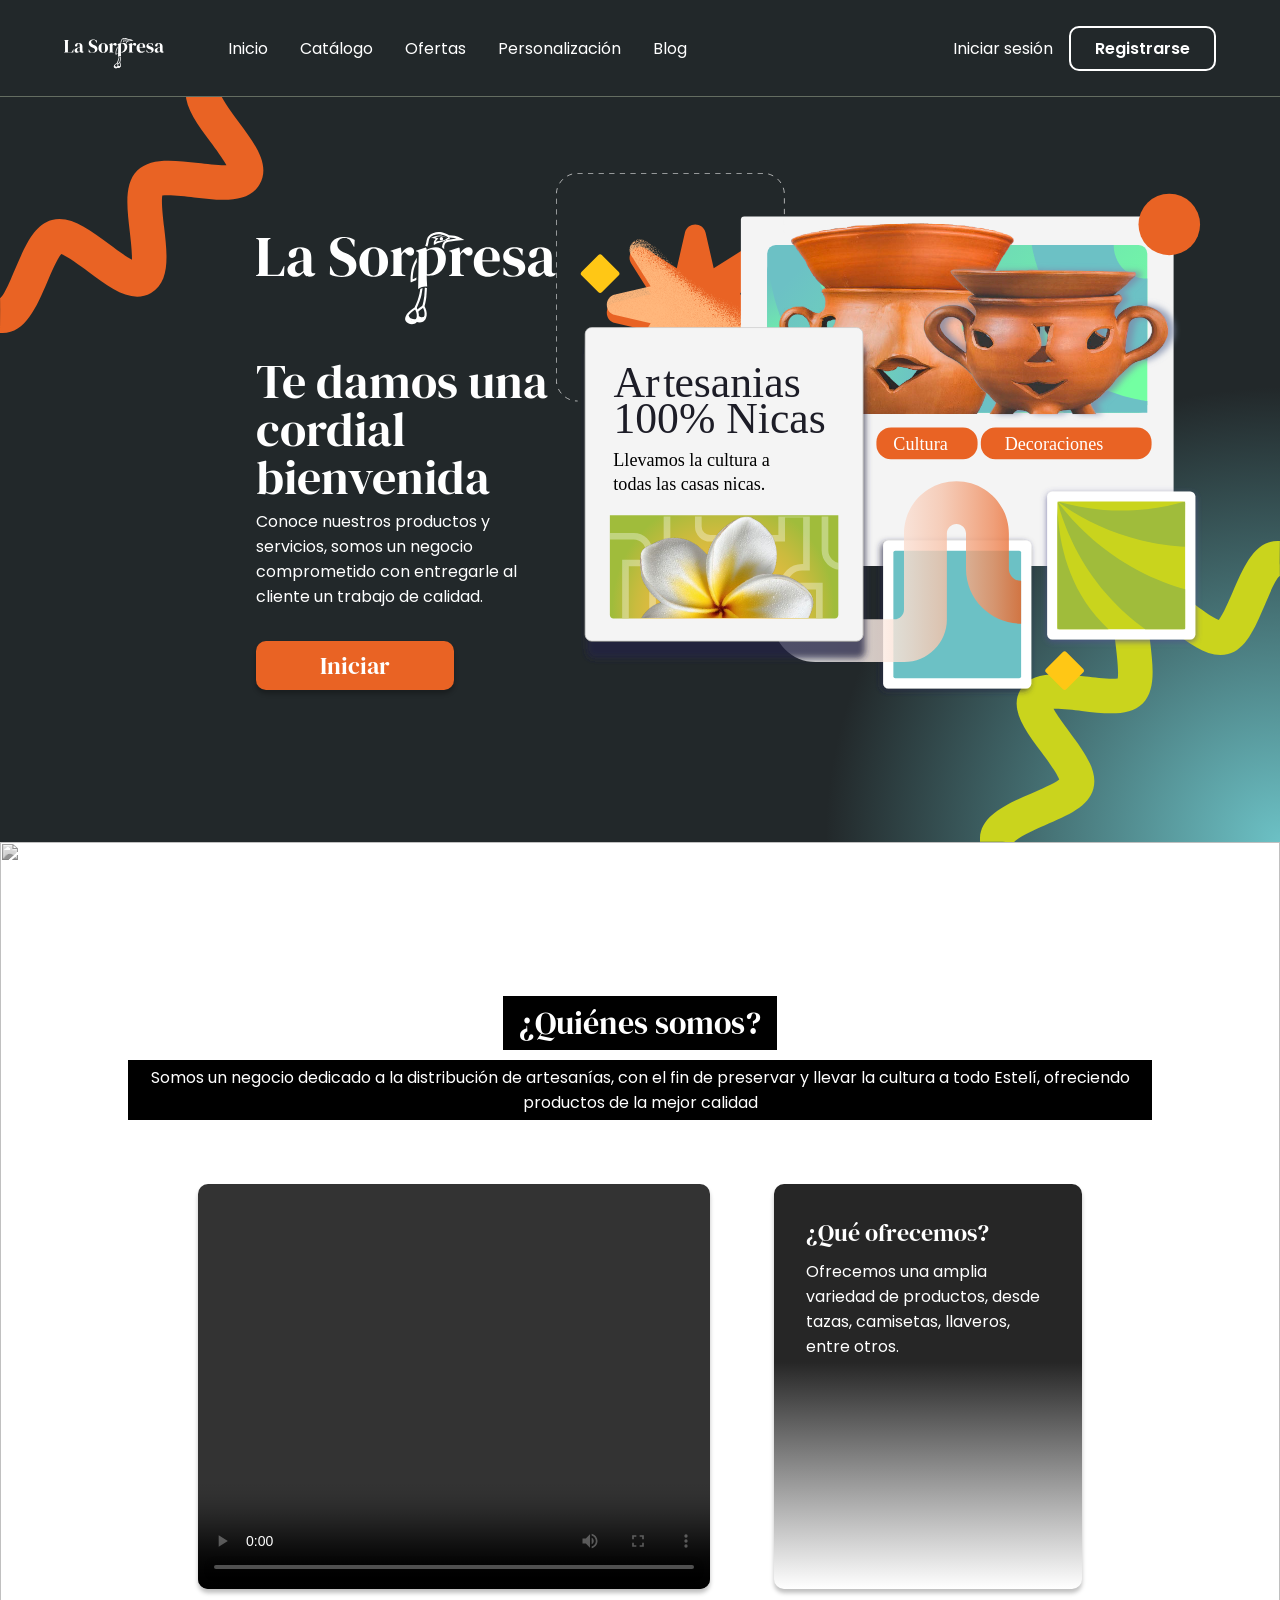
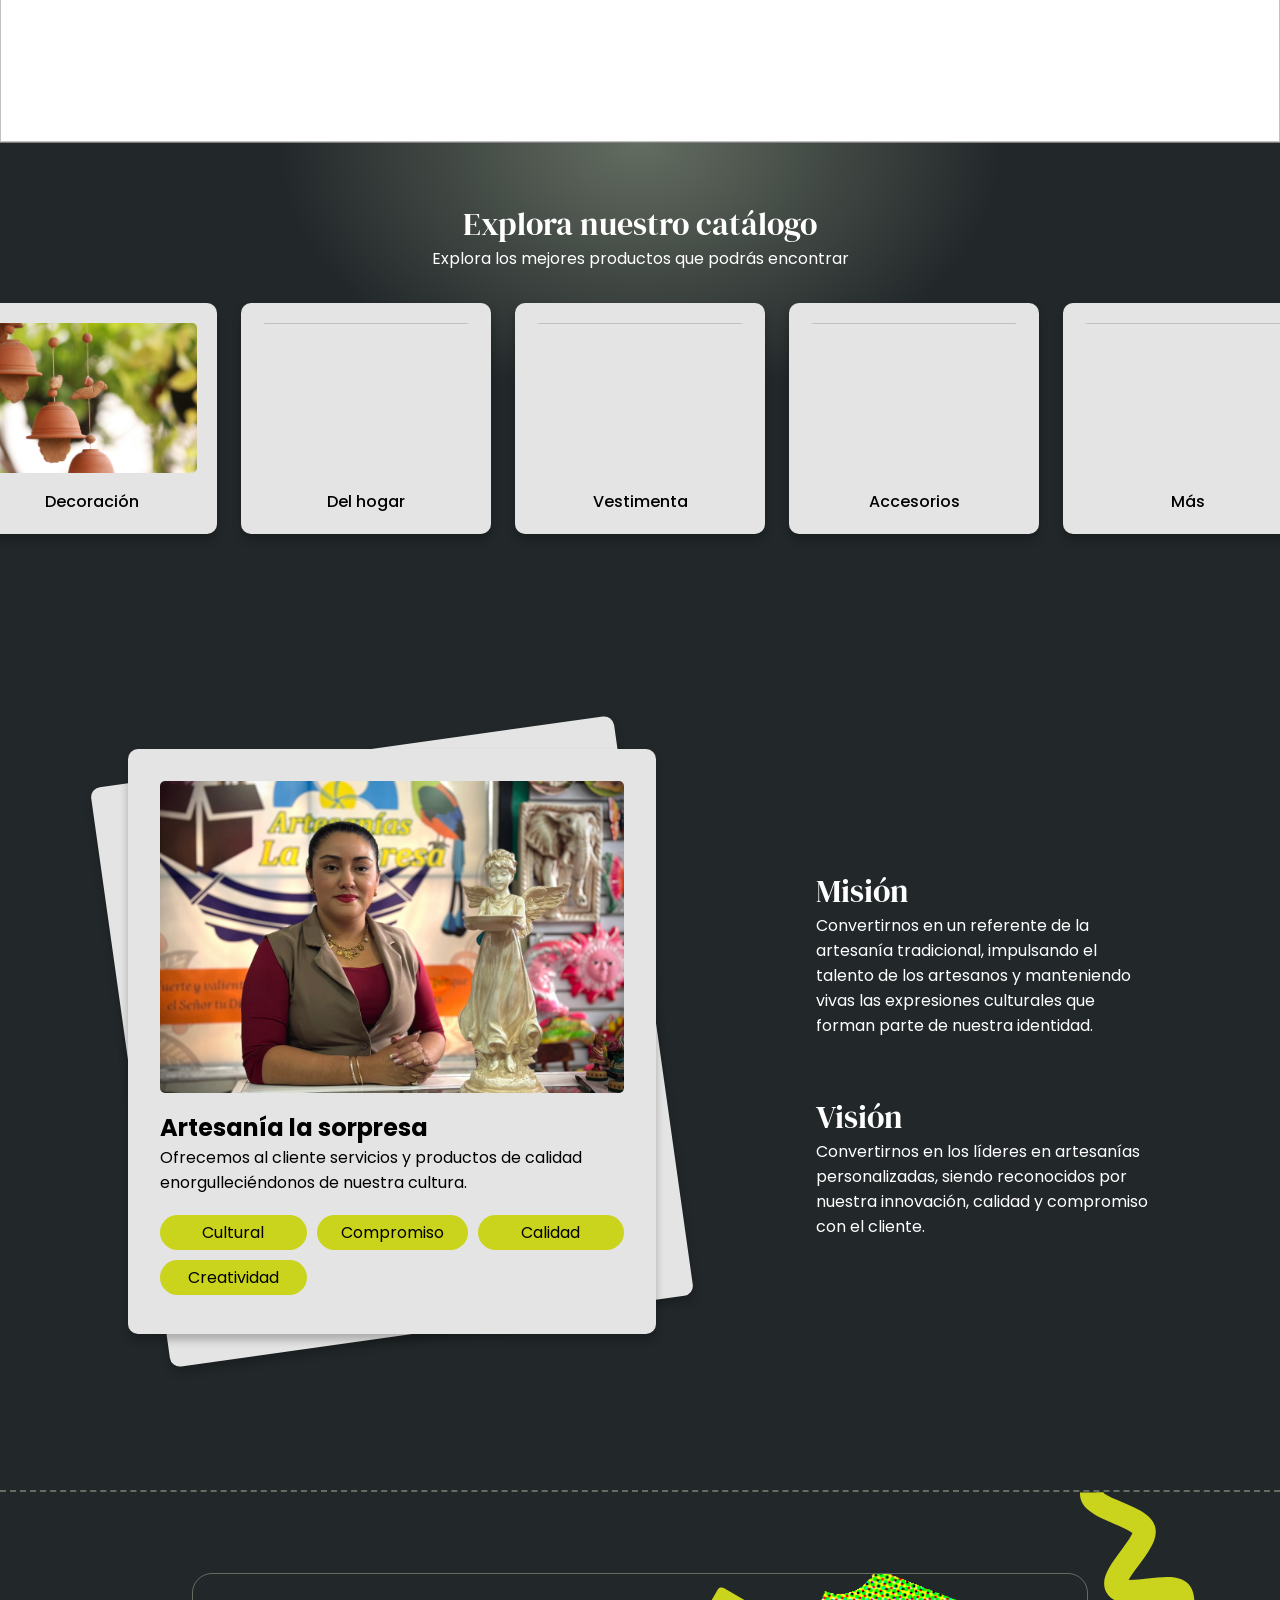
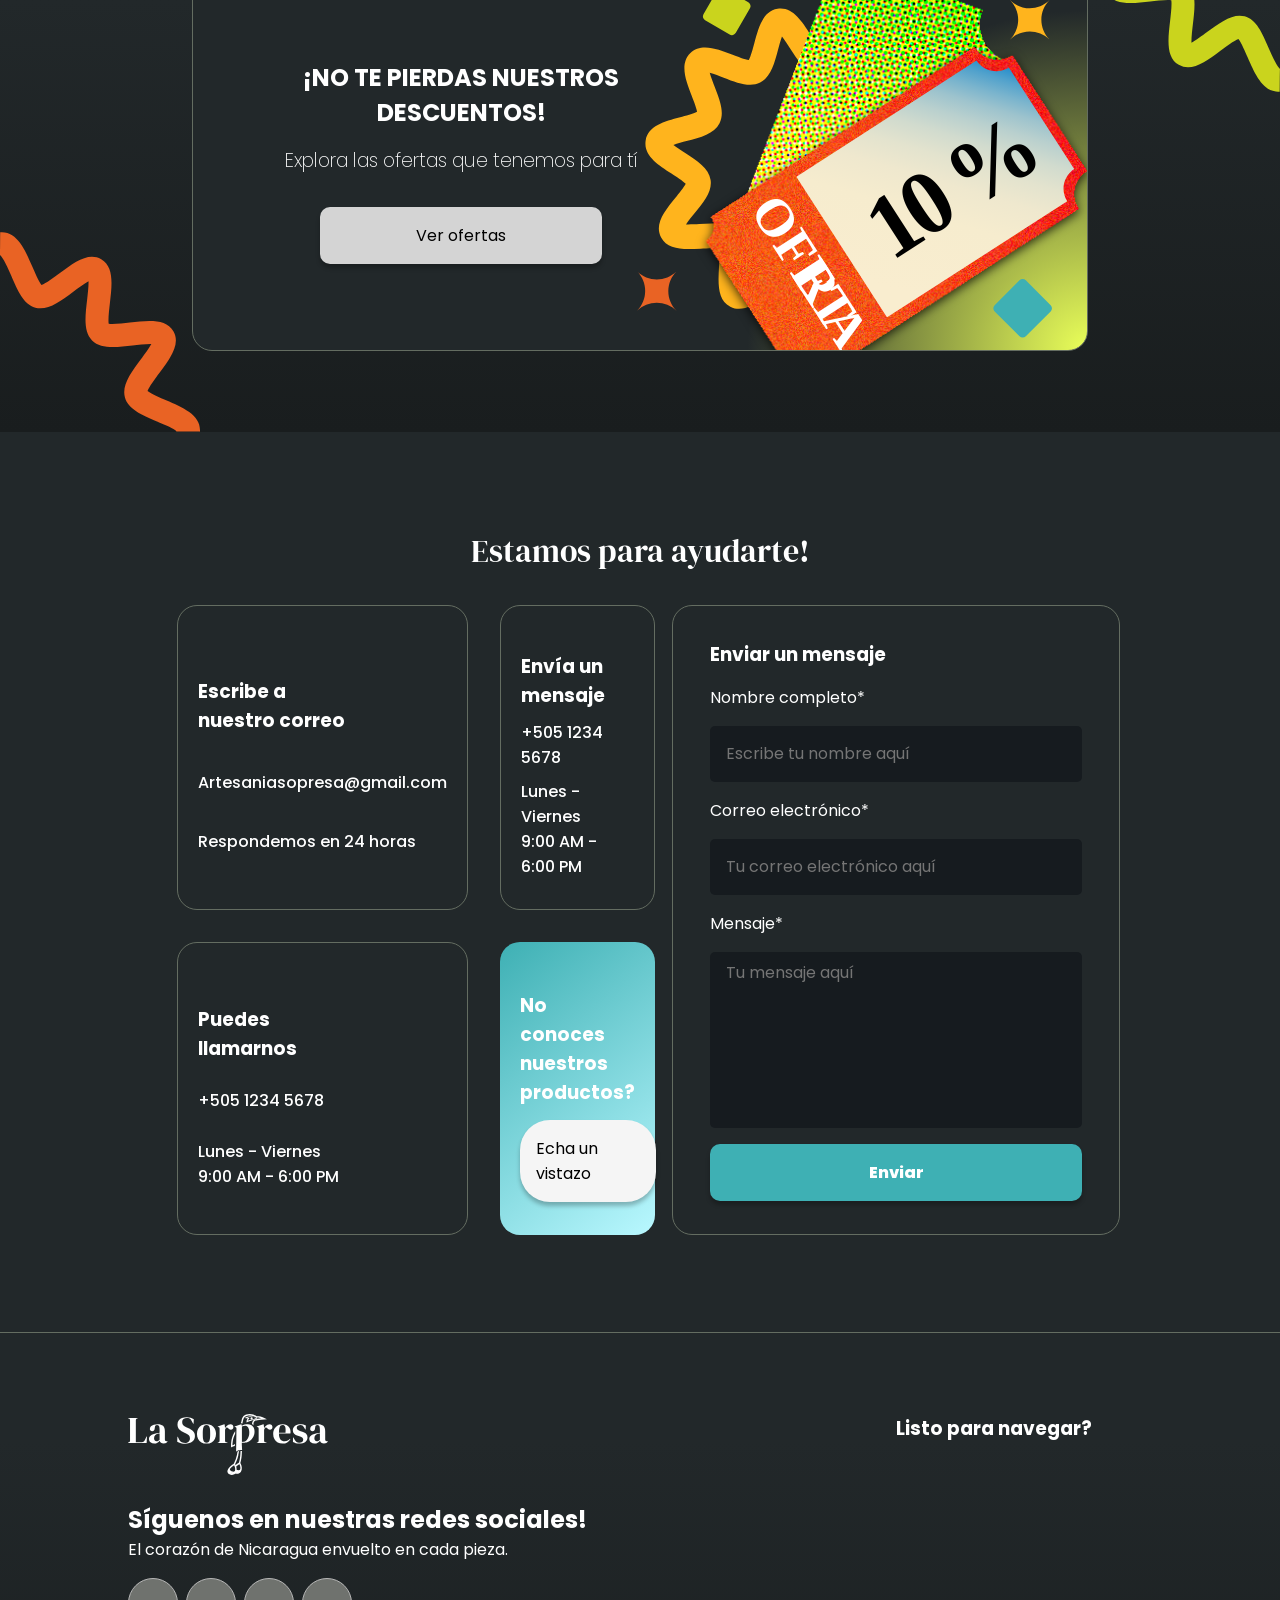
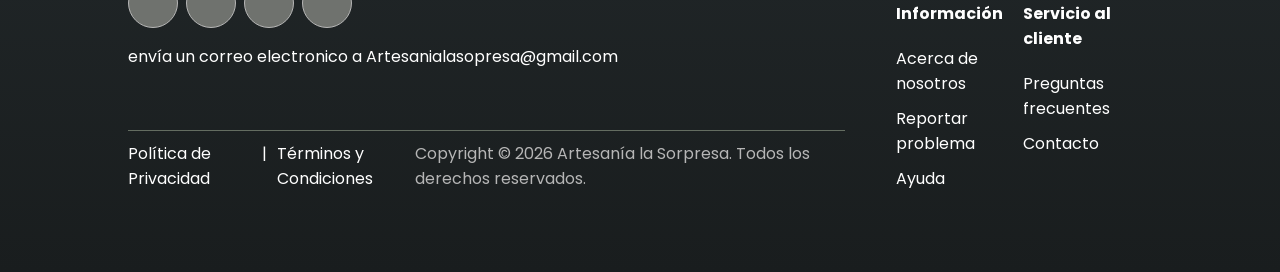
==== commit 0d7ea31e: "responsive main page" ====
--- a/index.html
+++ b/index.html
@@ -67,7 +67,7 @@
                 <li><a href="./index.html">Inicio</a></li>
                 <li><a href="./Pages/CatalogoPage.html">Catálogo</a></li>
                 <li><a href="./Pages/OfertasPage.html">Ofertas</a></li>
-                <li><a href="./Pages/PersonalizaciónPage.html">Personalización</a></li>
+                <li><a href="./Pages/personalizaciónPage.html">Personalización</a></li>
                 <li><a href="./Pages/BlogPage.html">Blog</a></li>
             </ul>
           </nav>
@@ -166,7 +166,7 @@
 
                 <section class="section-info">
                     <h3>¿Qué ofrecemos?</h3>
-                    <p>Ofrecemos una amplia variedad de productos, desde tazas, camisetas, llaveros, entre otros. Además, contamos con un servicio de personalización para que puedas crear tu propio diseño.</p>    
+                    <p>Ofrecemos una amplia variedad de productos, desde tazas, camisetas, llaveros, entre otros.</p>    
                 </section>
             </div>
             
@@ -308,7 +308,7 @@
                 </section>
             </div>
                 
-                <img src="Assets/recursoOfertas.svg" alt="">
+                <img src="./Assets/recursoOfertas.svg" alt="">
         </div>
     </main>
 
@@ -455,7 +455,7 @@
         </div>
     </footer>
     <!--=====FIN DEL FOOTER=====-->
-    <script src="/Js/Ventanas.js"></script>
+    <script src="./Js/Ventanas.js"></script>
 
 </body>
 </html>
